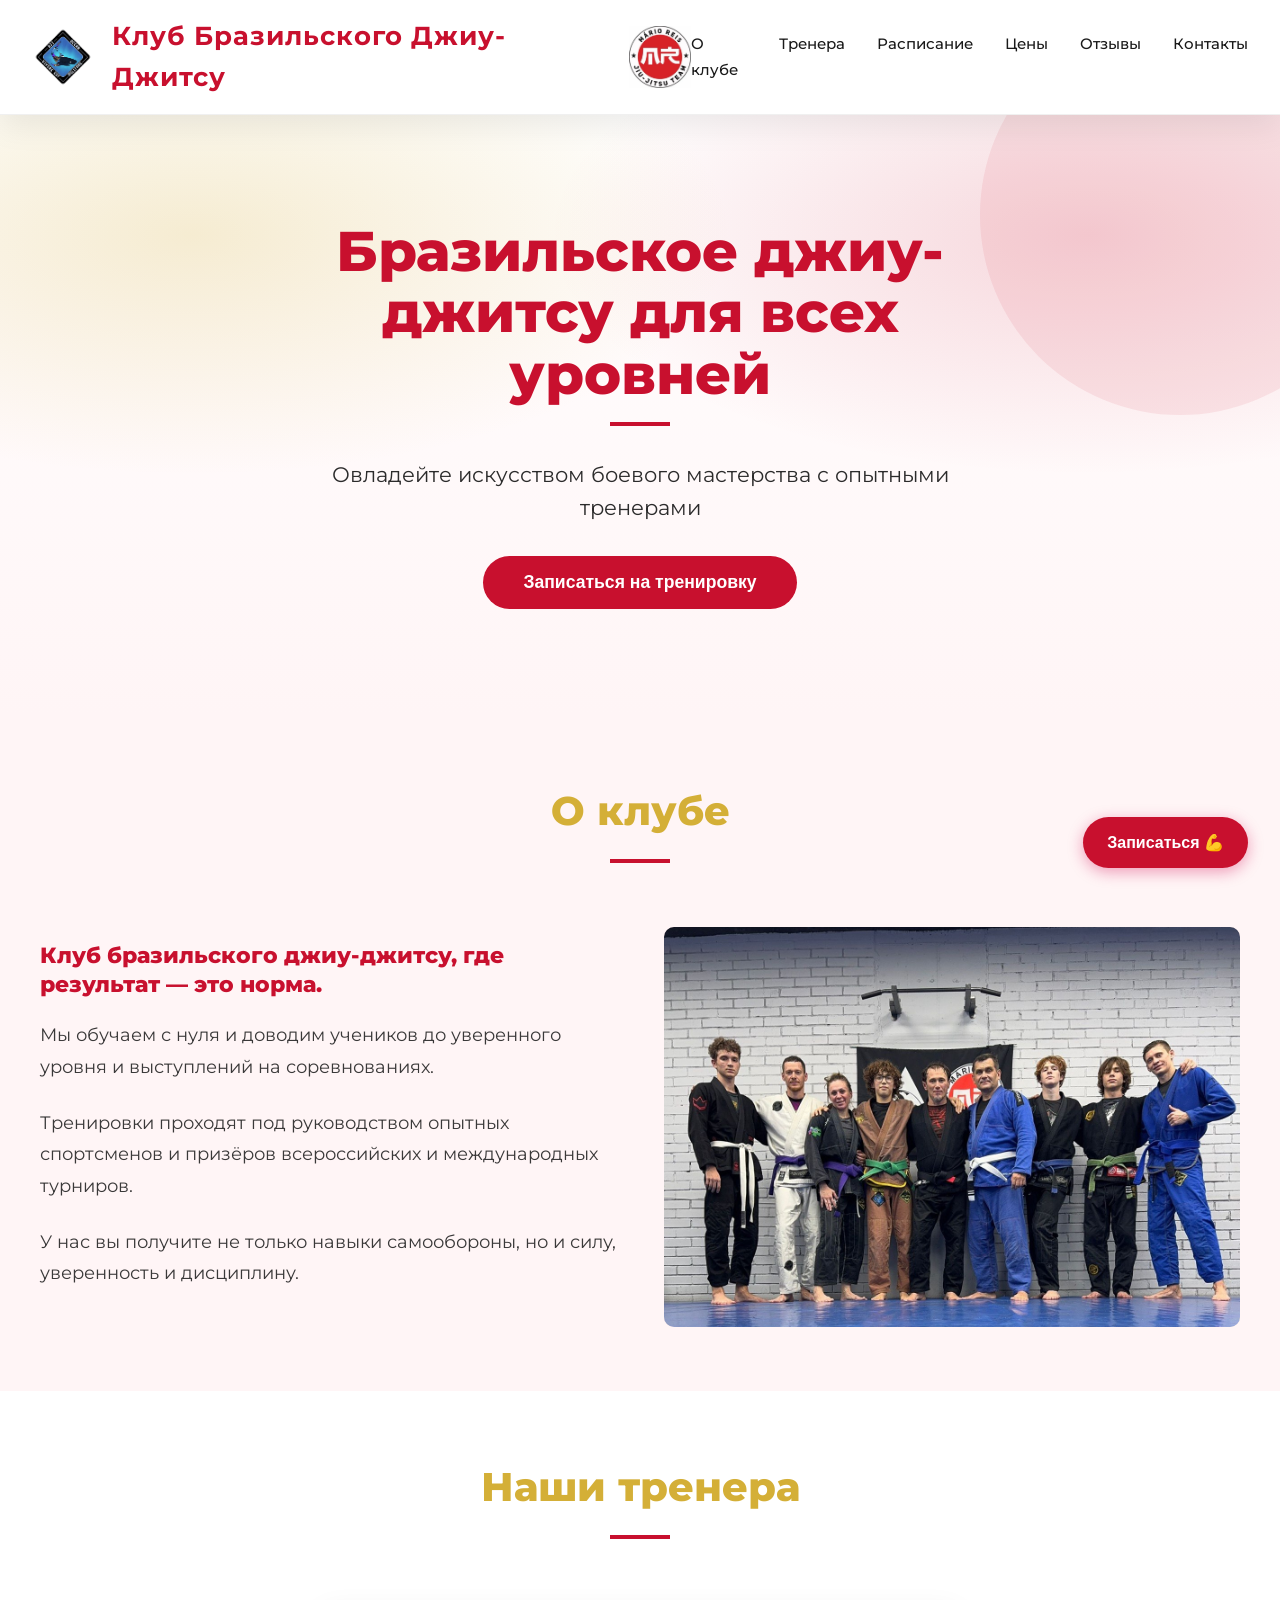
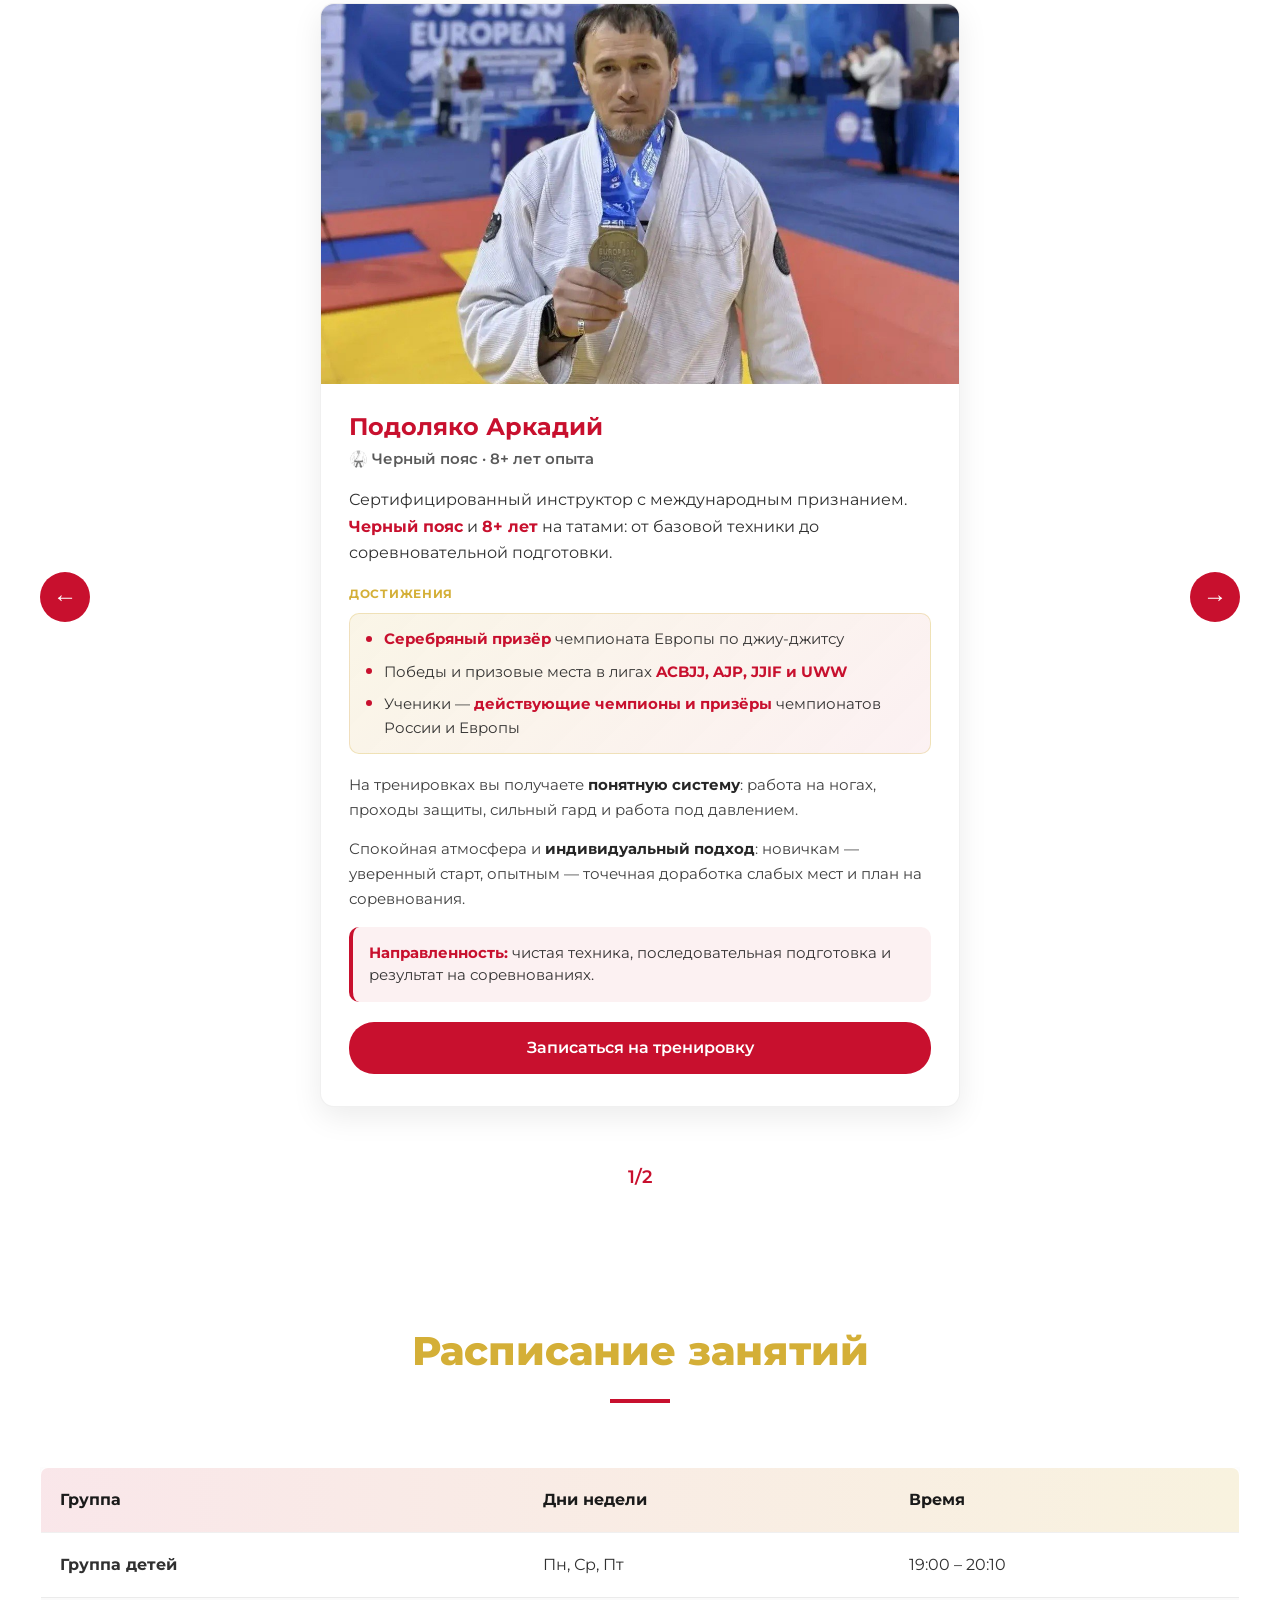
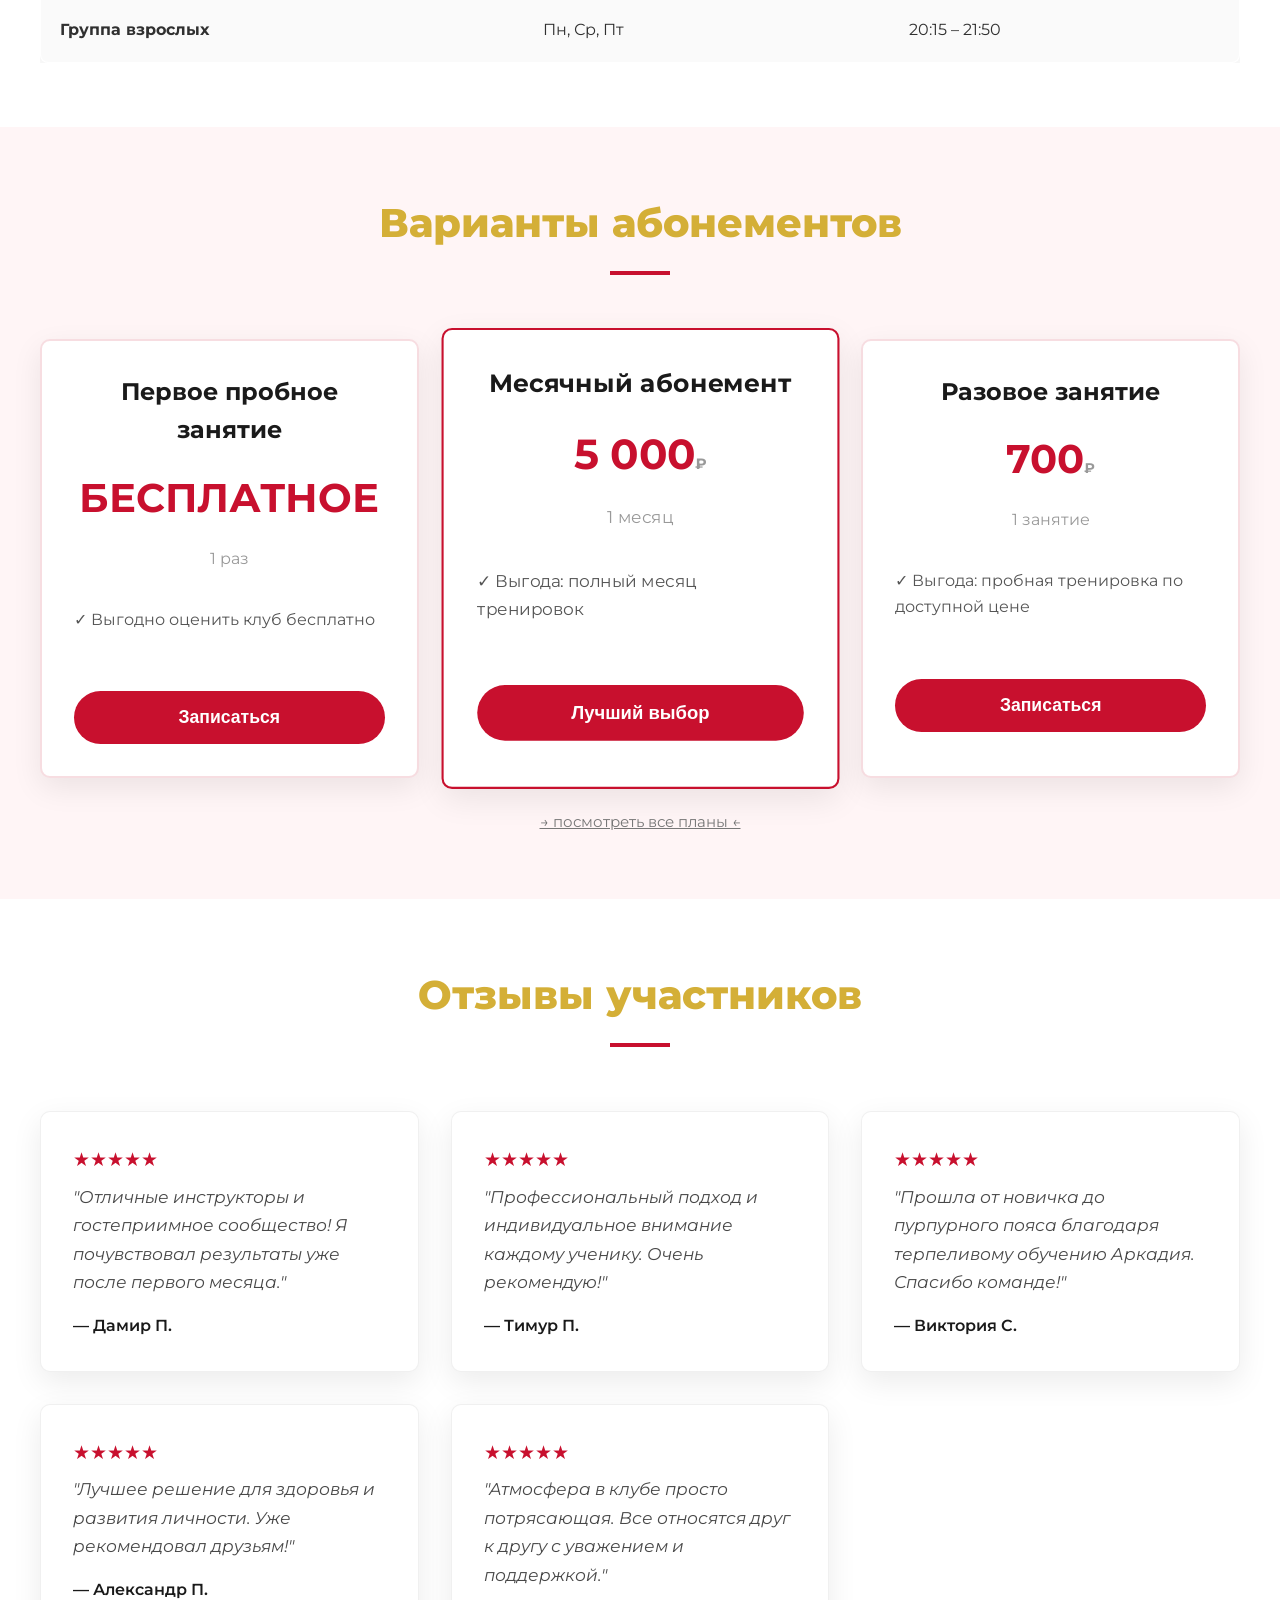
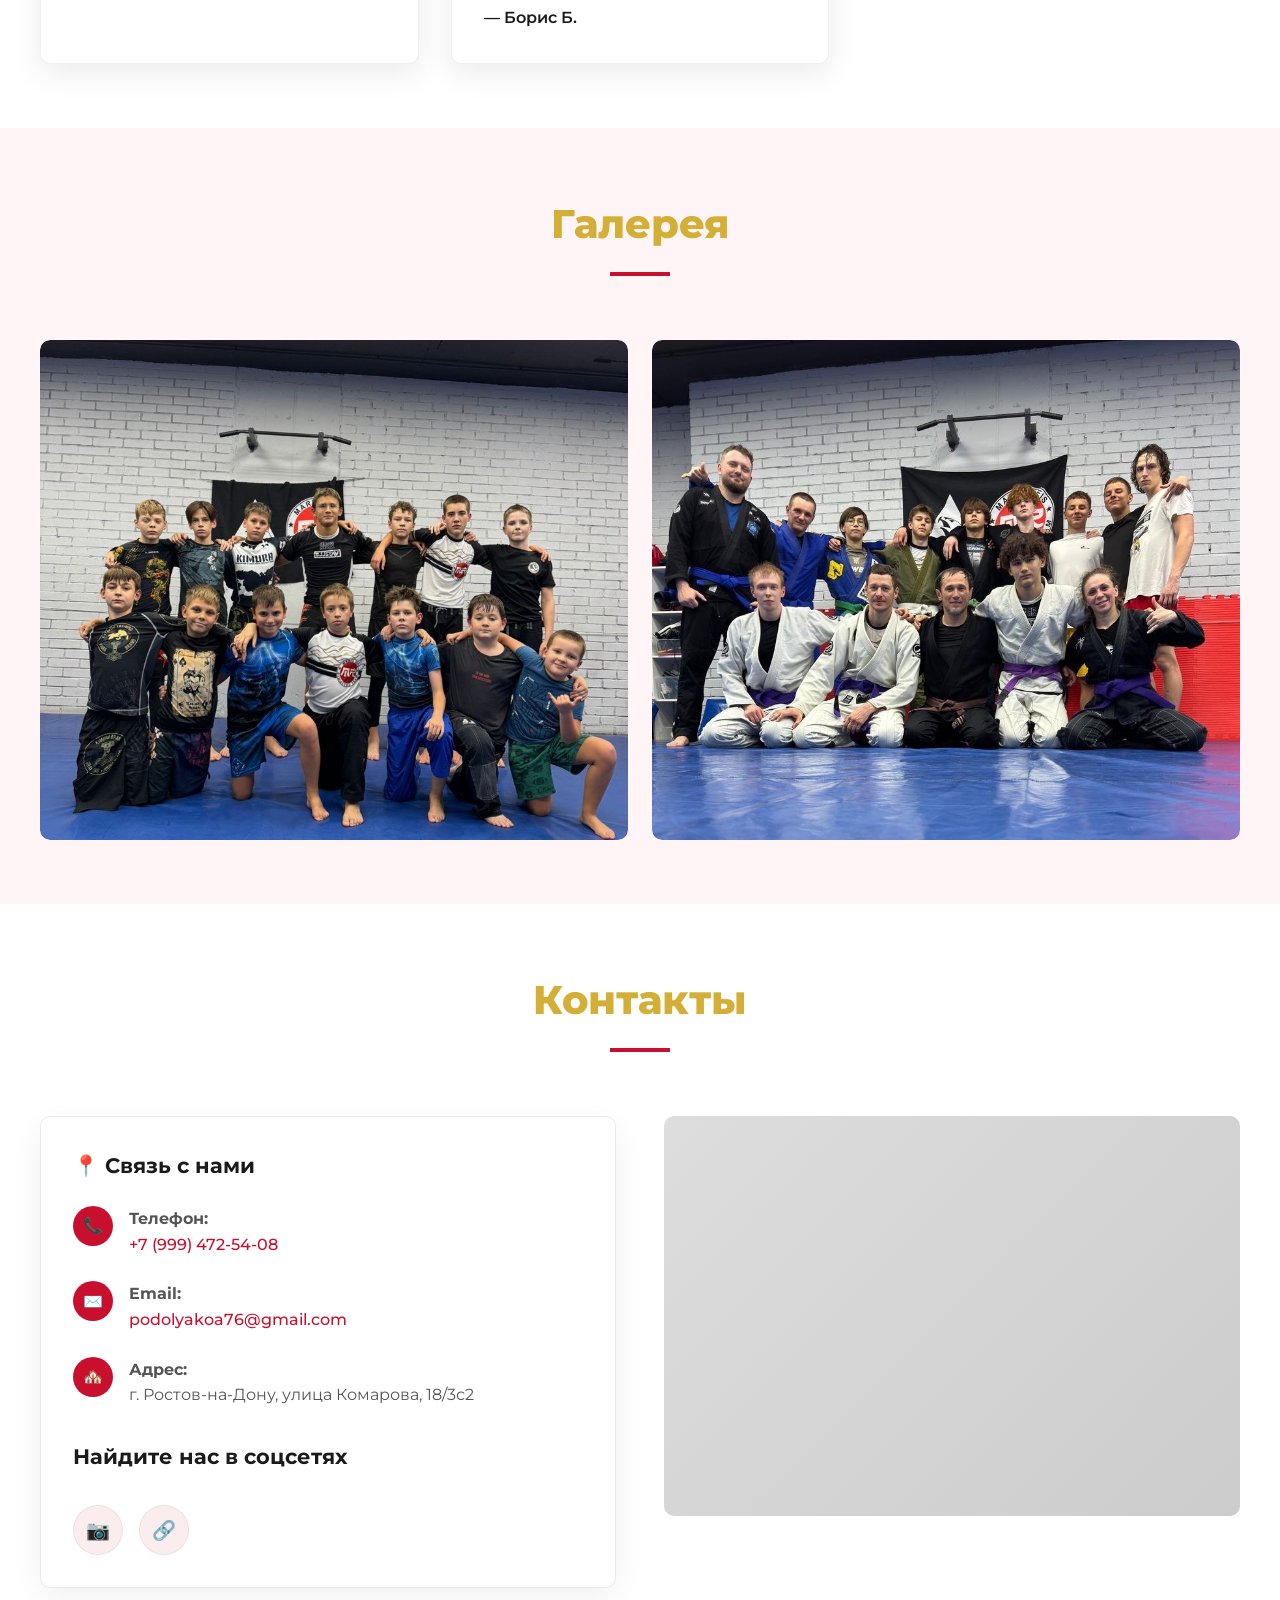
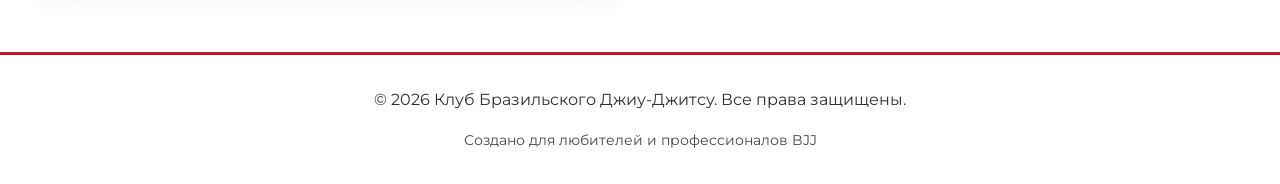
==== index.html @ 1afd2ca8 "Add files via upload" ====
<!DOCTYPE html>
<html lang="ru">
<head>
    <meta charset="UTF-8">
    <meta name="viewport" content="width=device-width, initial-scale=1.0">
    <title>Клуб Бразильского Джиу-Джитсу - Тренировки BJJ</title>
    <link rel="preconnect" href="https://fonts.googleapis.com">
    <link rel="preconnect" href="https://fonts.gstatic.com" crossorigin>
    <link href="https://fonts.googleapis.com/css2?family=Montserrat:wght@400;500;600;700;800&display=swap" rel="stylesheet">
    <link rel="stylesheet" href="style.css">
</head>
<body>
    <!-- Header -->
    <header>
        <div class="header-content">
            <div class="logo-row">
                <img src="images/logo1.jpg" alt="Логотип клуба слева" class="club-logo">
                <h1>Клуб Бразильского Джиу-Джитсу</h1>
                <img src="images/logo2.jpg" alt="Логотип клуба справа" class="club-logo">
            </div>
            <nav>
                <ul class="nav-menu">
                    <li><a href="#about">О клубе</a></li>
                    <li><a href="#coaches">Тренера</a></li>
                    <li><a href="#schedule">Расписание</a></li>
                    <li><a href="#pricing">Цены</a></li>
                    <li><a href="#reviews">Отзывы</a></li>
                    <li><a href="#contacts">Контакты</a></li>
                </ul>
            </nav>
            <button class="burger-button" id="burgerButton" type="button" aria-label="Открыть меню" aria-expanded="false" aria-controls="mobileMenu">
                <span class="burger-icon" aria-hidden="true">
                    <span></span>
                    <span></span>
                    <span></span>
                </span>
            </button>
        </div>
        <div class="mobile-menu-backdrop" id="mobileMenuBackdrop" aria-hidden="true"></div>
        <nav class="mobile-menu" id="mobileMenu" aria-label="Мобильная навигация">
            <ul>
                <li><a href="#about">О клубе</a></li>
                <li><a href="#coaches">Тренера</a></li>
                <li><a href="#schedule">Расписание</a></li>
                <li><a href="#pricing">Цены</a></li>
                <li><a href="#reviews">Отзывы</a></li>
                <li><a href="#contacts">Контакты</a></li>
            </ul>
        </nav>
    </header>

    <!-- Hero Section -->
    <section class="hero">
        <div class="hero-content">
            <h2>Бразильское джиу-джитсу для всех уровней</h2>
            <p>Овладейте искусством боевого мастерства с опытными тренерами</p>
            <button class="cta-button" onclick="document.querySelector('.contacts').scrollIntoView()">Записаться на тренировку</button>
        </div>
    </section>

    <!-- About Section -->
    <section class="about" id="about">
        <div class="container">
            <h2>О клубе</h2>
            <div class="about-grid">
                <div class="about-text">
                    <p><strong>Клуб бразильского джиу-джитсу, где результат — это норма.</strong></p>
                    <p>Мы обучаем с нуля и доводим учеников до уверенного уровня и выступлений на соревнованиях.</p>
                    <p>Тренировки проходят под руководством опытных спортсменов и призёров всероссийских и международных турниров.</p>
                    <p>У нас вы получите не только навыки самообороны, но и силу, уверенность и дисциплину.</p>
                </div>
                <div class="about-image">
                    <img src="images/main.jpg" alt="Тренировочный зал" style="width: 100%; height: 100%; object-fit: cover; border-radius: 10px;">
                </div>
            </div>
        </div>
    </section>

    <!-- Coach Section -->
    <section class="coach" style="background: white;" id="coaches">
        <div class="container coaches-section">
            <h2>Наши тренера</h2>
            <div class="coaches-carousel">
                <button class="carousel-arrow left" onclick="scrollCoaches(-1)">←</button>
                
                <div class="coaches-slider" id="coachesSlider">
                    <div class="coach-main" id="coachMainContainer">
                        <!-- Основной тренер будет отображаться здесь -->
                    </div>
                    <div class="coach-counter" id="coachCounter">1/2</div>
                </div>

                <button class="carousel-arrow right" onclick="scrollCoaches(1)">→</button>
            </div>
        </div>
    </section>

    <!-- Schedule Section -->
    <section class="schedule" id="schedule">
        <div class="container">
            <h2>Расписание занятий</h2>
            <div class="schedule-scroll">
            <table class="schedule-table">
                <thead>
                    <tr>
                        <th>Группа</th>
                        <th>Дни недели</th>
                        <th>Время</th>
                    </tr>
                </thead>
                <tbody>
                    <tr>
                        <td><strong>Группа детей</strong></td>
                        <td>Пн, Ср, Пт</td>
                        <td>19:00 – 20:10</td>
                    </tr>
                    <tr>
                        <td><strong>Группа взрослых</strong></td>
                        <td>Пн, Ср, Пт</td>
                        <td>20:15 – 21:50</td>
                    </tr>
                </tbody>
            </table>
            </div>
        </div>
    </section>

    <!-- Pricing Section -->
    <section class="pricing" id="pricing">
        <div class="container">
            <h2>Варианты абонементов</h2>
            <div class="pricing-grid">
                <div class="pricing-card">
                    <h3>Первое пробное занятие</h3>
                    <div class="price">БЕСПЛАТНОЕ<span class="price-period"></span></div>
                    <p style="color: #999; margin-bottom: 1rem;">1 раз</p>
                    <ul>
                        <li>✓ Выгодно оценить клуб бесплатно</li>
                    </ul>
                    <button class="cta-button">Записаться</button>
                </div>

                <div class="pricing-card featured">
                    <h3>Месячный абонемент</h3>
                    <div class="price">5 000<span class="price-period">₽</span></div>
                    <p style="color: #999; margin-bottom: 1rem;">1 месяц</p>
                    <ul>
                        <li>✓ Выгода: полный месяц тренировок</li>
                    </ul>
                    <button class="cta-button">Лучший выбор</button>
                </div>

                <div class="pricing-card">
                    <h3>Разовое занятие</h3>
                    <div class="price">700<span class="price-period">₽</span></div>
                    <p style="color: #999; margin-bottom: 1rem;">1 занятие</p>
                    <ul>
                        <li>✓ Выгода: пробная тренировка по доступной цене</li>
                    </ul>
                    <button class="cta-button" onclick="document.querySelector('.contacts').scrollIntoView()">Записаться</button>
                </div>
            </div>
            <div style="text-align: center; margin-top: 2rem;">
                <p style="color: #999; font-size: 0.95rem; cursor: pointer;" onclick="toggleExtendedPlans()">
                    <span style="text-decoration: underline; color: #777;">→ посмотреть все планы ←</span>
                </p>
            </div>
        </div>
    </section>

    <!-- Reviews Section -->
    <section class="reviews" id="reviews">
        <div class="container">
            <h2>Отзывы участников</h2>
            <div class="reviews-grid">
                <div class="review-card">
                    <div class="review-rating">★★★★★</div>
                    <p class="review-text">"Отличные инструкторы и гостеприимное сообщество! Я почувствовал результаты уже после первого месяца."</p>
                    <p class="review-author">— Дамир П.</p>
                </div>

                <div class="review-card">
                    <div class="review-rating">★★★★★</div>
                    <p class="review-text">"Профессиональный подход и индивидуальное внимание каждому ученику. Очень рекомендую!"</p>
                    <p class="review-author">— Тимур П.</p>
                </div>

                <div class="review-card">
                    <div class="review-rating">★★★★★</div>
                    <p class="review-text">"Прошла от новичка до пурпурного пояса благодаря терпеливому обучению Аркадия. Спасибо команде!"</p>
                    <p class="review-author">— Виктория С.</p>
                </div>

                <div class="review-card">
                    <div class="review-rating">★★★★★</div>
                    <p class="review-text">"Лучшее решение для здоровья и развития личности. Уже рекомендовал друзьям!"</p>
                    <p class="review-author">— Александр П.</p>
                </div>

                <div class="review-card">
                    <div class="review-rating">★★★★★</div>
                    <p class="review-text">"Атмосфера в клубе просто потрясающая. Все относятся друг к другу с уважением и поддержкой."</p>
                    <p class="review-author">— Борис Б.</p>
                </div>
            </div>
        </div>
    </section>

    <!-- Gallery Section -->
    <section class="gallery">
        <div class="container">
            <h2>Галерея</h2>
            <div class="gallery-grid">
                <div class="gallery-image"><img src="images/photo1.jpg" alt="Тренировка 1" style="width:100%; height:100%; object-fit:cover; border-radius:10px;"></div>
                <div class="gallery-image"><img src="images/photo2.jpg" alt="Тренировка 2" style="width:100%; height:100%; object-fit:cover; border-radius:10px;"></div>
            </div>
        </div>
    </section>

    <!-- Contacts Section -->
    <section class="contacts" id="contacts">
        <div class="container">
            <h2>Контакты</h2>
            <div class="contacts-grid">
                <div class="contact-info">
                    <h3>📍 Связь с нами</h3>
                    
                    <div class="contact-item">
                        <div class="contact-icon">📞</div>
                        <p><strong>Телефон:</strong><br><a href="tel:+79994725408">+7 (999) 472-54-08</a></p>
                    </div>

                    <div class="contact-item">
                        <div class="contact-icon">✉️</div>
                        <p><strong>Email:</strong><br><a href="mailto:podolyakoa76@gmail.com">podolyakoa76@gmail.com</a></p>
                    </div>

                    <div class="contact-item">
                        <div class="contact-icon">🏘️</div>
                        <p><strong>Адрес:</strong><br>г. Ростов-на-Дону, улица Комарова, 18/3с2</p>
                    </div>

                    <h3 style="margin-top: 2rem;">Найдите нас в соцсетях</h3>
                    <div class="social-links">
                        <a href="https://www.instagram.com/podolyakoas/" class="social-link" title="Instagram">📷</a>
                        <a href="https://vk.com/id91910624" class="social-link" title="VK">🔗</a>
                        <!-- <a href="#" class="social-link" title="WhatsApp">💬</a> -->
                    </div>
                </div>

                <div class="map-placeholder">
                    <iframe src="https://yandex.ru/map-widget/v1/-/CPbWUDj5" width="100%" height="340" frameborder="0" allowfullscreen="true" style="border:0;"></iframe>
                </div>
            </div>
        </div>
    </section>

    <!-- Footer -->
    <footer>
        <p>&copy; 2026 Клуб Бразильского Джиу-Джитсу. Все права защищены.</p>
        <p style="margin-top: 1rem; font-size: 0.9rem; opacity: 0.8;">Создано для любителей и профессионалов BJJ</p>
    </footer>

    <!-- Extended Plans Modal -->
    <div class="modal" id="extendedPlansModal">
        <div class="modal-content">
            <span class="close-modal" onclick="toggleExtendedPlans()">&times;</span>
            <h2>Расширенные Планы Абонементов</h2>
            <div class="extended-plans-grid">
                <div class="extended-plan-card">
                    <h3>КВАРТАЛЬНЫЙ Абонемент</h3>
                    <div class="plan-price">13 500<span>₽</span></div>
                    <p style="color: #999; margin-bottom: 1rem;">3 месяца</p>
                    <ul>
                        <li>✓ Выгода: 10% дешевле чем помесячно</li>
                    </ul>
                    <button class="cta-button" onclick="document.querySelector('.contacts').scrollIntoView(); toggleExtendedPlans();">Записаться</button>
                </div>

                <div class="extended-plan-card featured">
                    <div class="badge">ЛКШ экономия</div>
                    <h3>ГОДОВОЙ Абонемент</h3>
                    <div class="plan-price">50 000<span>₽</span></div>
                    <p style="color: #999; margin-bottom: 1rem;">12 месяцев</p>
                    <ul>
                        <li>✓ Выгода: 25% дешевле чем помесячно</li>
                    </ul>
                    <button class="cta-button" onclick="document.querySelector('.contacts').scrollIntoView(); toggleExtendedPlans();">Выбрать этот</button>
                </div>

                <div class="extended-plan-card">
                    <h3>ПЕРСОНАЛЬНЫЕ Тренировки</h3>
                    <div class="plan-price"><span>от </span>1 000<span>₽</span></div>
                    <p style="color: #999; margin-bottom: 1rem;">Кол-во занятий уточнять у тренера</p>
                    <ul>
                        <li>✓ Индивидуальный подход</li>
                        <li>✓ Ссылки на инструкторов находятся во вкладке "Тренера"</li>
                    </ul>
                    <button class="cta-button" onclick="document.querySelector('.contacts').scrollIntoView(); toggleExtendedPlans();">Записаться</button>
                </div>
            </div>
        </div>
    </div>

    <script src="script.js" defer></script>

    <!-- Fixed CTA Button -->
    <button class="cta-button-fixed" onclick="document.querySelector('.contacts').scrollIntoView()">Записаться 💪</button>
</body>
</html>
---- style.css ----
* {
    margin: 0;
    padding: 0;
    box-sizing: border-box;
}

:root {
    /* Light theme: white + red + gold */
    --primary: #ffffff;
    --secondary: #c8102e; /* red */
    --accent: #d4af37; /* gold */
    --light-bg: #fff5f6; /* warm light */
    --text: #1a1a1a;
    --border: #eadfe0;
}

html {
    scroll-behavior: smooth;
}

body {
    font-family: 'Montserrat', -apple-system, BlinkMacSystemFont, 'Segoe UI', Roboto, Oxygen, Ubuntu, Cantarell, sans-serif;
    line-height: 1.6;
    color: var(--text);
    background: linear-gradient(180deg, #ffffff 0%, #fff6f7 100%);
    overflow-x: hidden;
}

/* Header / Navigation */
header {
    background: #ffffff;
    color: var(--text);
    padding: 0;
    position: sticky;
    top: 0;
    z-index: 100;
    box-shadow: 0 10px 30px rgba(0,0,0,0.08);
    border-bottom: 1px solid rgba(0,0,0,0.06);
}

.header-content {
    display: flex;
    justify-content: space-between;
    align-items: center;
    padding: 1rem 2rem;
}

.logo-row {
    display: flex;
    align-items: center;
    gap: 18px;
}

.club-logo {
    width: 62px;
    height: 62px;
    object-fit: contain;
    background: transparent;
    border-radius: 0;
    padding: 0;
}

header h1 {
    font-size: 1.6rem;
    font-weight: 700;
    letter-spacing: 1px;
    margin: 0;
    color: var(--secondary);
}

.nav-menu {
    display: flex;
    list-style: none;
    gap: 2rem;
    margin: 0;
    padding: 0;
}

.nav-menu a {
    color: var(--text);
    text-decoration: none;
    font-weight: 500;
    transition: color 0.3s ease;
    font-size: 0.95rem;
}

.nav-menu a:hover {
    color: var(--secondary);
}

/* Mobile navigation */
.burger-button {
    display: none;
    align-items: center;
    justify-content: center;
    width: 44px;
    height: 44px;
    border: 1px solid rgba(200, 16, 46, 0.22);
    background: rgba(200, 16, 46, 0.06);
    border-radius: 12px;
    cursor: pointer;
    transition: background 0.2s ease, border-color 0.2s ease, transform 0.2s ease;
}

.burger-button:hover {
    background: rgba(200, 16, 46, 0.1);
    border-color: rgba(200, 16, 46, 0.45);
    transform: translateY(-1px);
}

.burger-icon {
    width: 20px;
    height: 14px;
    position: relative;
}

.burger-icon span {
    position: absolute;
    left: 0;
    width: 100%;
    height: 2px;
    background: var(--secondary);
    border-radius: 999px;
    transition: transform 0.2s ease, opacity 0.2s ease, top 0.2s ease;
}

.burger-icon span:nth-child(1) { top: 0; }
.burger-icon span:nth-child(2) { top: 6px; }
.burger-icon span:nth-child(3) { top: 12px; }

body.menu-open .burger-icon span:nth-child(1) { top: 6px; transform: rotate(45deg); }
body.menu-open .burger-icon span:nth-child(2) { opacity: 0; }
body.menu-open .burger-icon span:nth-child(3) { top: 6px; transform: rotate(-45deg); }

.mobile-menu-backdrop {
    position: fixed;
    inset: 0;
    background: rgba(0, 0, 0, 0.55);
    opacity: 0;
    pointer-events: none;
    transition: opacity 0.2s ease;
    z-index: 999;
}

.mobile-menu {
    position: fixed;
    top: 0;
    right: 0;
    height: 100vh;
    width: min(84vw, 360px);
    background: rgba(255, 255, 255, 0.98);
    border-left: 1px solid rgba(0, 0, 0, 0.08);
    padding: 84px 20px 24px;
    transform: translateX(100%);
    transition: transform 0.25s ease;
    z-index: 1000;
    overflow-y: auto;
    -webkit-overflow-scrolling: touch;
}

.mobile-menu ul {
    list-style: none;
    margin: 0;
    padding: 0;
    display: flex;
    flex-direction: column;
    gap: 12px;
}

.mobile-menu a {
    display: block;
    padding: 12px 14px;
    border-radius: 12px;
    color: var(--text);
    text-decoration: none;
    font-weight: 600;
    background: rgba(200, 16, 46, 0.05);
    border: 1px solid rgba(0, 0, 0, 0.06);
    transition: background 0.2s ease, border-color 0.2s ease, color 0.2s ease;
}

.mobile-menu a:hover {
    background: rgba(200, 16, 46, 0.12);
    border-color: rgba(200, 16, 46, 0.25);
    color: var(--secondary);
}

body.menu-open .mobile-menu-backdrop {
    opacity: 1;
    pointer-events: auto;
}

body.menu-open .mobile-menu {
    transform: translateX(0);
}

/* Fixed CTA Button */
.cta-button-fixed {
    position: fixed;
    bottom: 2rem;
    right: 2rem;
    background: var(--secondary);
    color: white;
    padding: 1rem 1.5rem;
    border: none;
    border-radius: 50px;
    font-size: 1rem;
    font-weight: 600;
    cursor: pointer;
    box-shadow: 0 4px 15px rgba(212, 20, 90, 0.4);
    transition: all 0.3s ease;
    z-index: 99;
}

.cta-button-fixed:hover {
    background: #b8103a;
    transform: translateY(-3px);
    box-shadow: 0 6px 20px rgba(212, 20, 90, 0.5);
}

/* Hero Section */
.hero {
    background: radial-gradient(900px 400px at 15% 20%, rgba(212, 175, 55, 0.22) 0%, rgba(212, 175, 55, 0) 60%),
                radial-gradient(900px 400px at 85% 20%, rgba(200, 16, 46, 0.16) 0%, rgba(200, 16, 46, 0) 60%),
                linear-gradient(180deg, #ffffff 0%, #fff5f6 100%);
    color: var(--text);
    padding: 6rem 2rem;
    text-align: center;
    min-height: 600px;
    display: flex;
    align-items: center;
    justify-content: center;
    position: relative;
    overflow: hidden;
}

.hero::before {
    content: '';
    position: absolute;
    width: 400px;
    height: 400px;
    background: var(--secondary);
    opacity: 0.08;
    border-radius: 50%;
    top: -100px;
    right: -100px;
}

.hero-content {
    position: relative;
    z-index: 1;
    max-width: 700px;
}

.hero h2 {
    font-size: 3.5rem;
    margin-bottom: 1rem;
    font-weight: 800;
    line-height: 1.1;
    color: var(--secondary);
}

.hero p {
    font-size: 1.3rem;
    margin-bottom: 2rem;
    opacity: 0.92;
}

.cta-button {
    display: inline-block;
    background: var(--secondary);
    color: white;
    padding: 1rem 2.5rem;
    border: none;
    border-radius: 50px;
    font-size: 1.1rem;
    font-weight: 600;
    cursor: pointer;
    transition: all 0.3s ease;
    text-decoration: none;
}

.cta-button:hover {
    background: #b8103a;
    transform: translateY(-2px);
    box-shadow: 0 8px 25px rgba(212, 20, 90, 0.4);
}

/* Sections */
section {
    padding: 4rem 2rem;
}

/* Fade-in on scroll */
.reveal {
    opacity: 0;
    transform: translateY(18px);
    transition: opacity 700ms ease, transform 700ms ease;
    will-change: opacity, transform;
}

.reveal.is-visible {
    opacity: 1;
    transform: translateY(0);
}

@media (prefers-reduced-motion: reduce) {
    .reveal {
        transition: none;
        transform: none;
        opacity: 1;
    }
}

section h2 {
    font-size: 2.5rem;
    margin-bottom: 3rem;
    text-align: center;
    color: var(--accent);
    font-weight: 800;
    position: relative;
    padding-bottom: 1rem;
}

section h2::after {
    content: '';
    display: block;
    width: 60px;
    height: 4px;
    background: var(--secondary);
    margin: 1rem auto 0;
}

.container {
    max-width: 1200px;
    margin: 0 auto;
    width: 100%;
    padding-left: 0;
    padding-right: 0;
}

img {
    max-width: 100%;
    height: auto;
}

/* About Section */
.about {
    background: var(--light-bg);
}

.about-grid {
    display: grid;
    grid-template-columns: 1fr 1fr;
    gap: 3rem;
    align-items: center;
}

.about-text p:first-child {
    font-size: 1.35rem;
    line-height: 1.35;
    margin-bottom: 1.25rem;
}

.about-text p:first-child strong {
    color: var(--secondary);
    font-weight: 800;
}

.about-text p {
    font-size: 1.1rem;
    line-height: 1.8;
    color: rgba(26, 26, 26, 0.86);
    margin-bottom: 1.5rem;
}

.about-image {
    width: 100%;
    height: 400px;
    background: linear-gradient(135deg, rgba(200, 16, 46, 0.12) 0%, rgba(212, 175, 55, 0.18) 100%);
    border-radius: 10px;
    display: flex;
    align-items: center;
    justify-content: center;
    color: var(--text);
    font-size: 1.2rem;
    font-weight: 500;
}

/* Coach Section */
.coaches-section {
    position: relative;
}

.coaches-carousel {
    position: relative;
    display: flex;
    align-items: center;
    justify-content: space-between;
    gap: 2rem;
    margin-top: 3rem;
}

.carousel-arrow {
    background: var(--secondary);
    color: white;
    border: none;
    width: 50px;
    height: 50px;
    border-radius: 50%;
    font-size: 1.5rem;
    cursor: pointer;
    transition: all 0.3s ease;
    z-index: 10;
    flex-shrink: 0;
}

.carousel-arrow:hover {
    background: #b8103a;
    transform: scale(1.1);
}

.coaches-slider {
    display: flex;
    flex-direction: column;
    gap: 2rem;
    flex: 1;
    align-items: center;
    justify-content: center;
}

.coach-main {
    flex: 0 0 auto;
    width: 100%;
    max-width: 640px;
    transition: all 0.4s ease;
}

.coach-card {
    background: #ffffff;
    border-radius: 14px;
    overflow: hidden;
    box-shadow: 0 10px 30px rgba(0,0,0,0.08);
    transition: all 0.3s ease;
    display: flex;
    flex-direction: column;
    height: 100%;
    border: 1px solid rgba(0,0,0,0.06);
}

.coach-card:hover {
    box-shadow: 0 8px 25px rgba(0,0,0,0.15);
}

.coach-image {
    width: 100%;
    height: min(52vw, 380px);
    max-height: 400px;
    background: linear-gradient(135deg, #f8f9fa 0%, #e9ecef 100%);
    display: flex;
    align-items: center;
    justify-content: center;
    color: #999;
    font-size: 1.2rem;
    overflow: hidden;
}

.coach-image img {
    width: 100%;
    height: 100%;
    object-fit: cover;
}

.coach-info {
    padding: 1.75rem 1.75rem 2rem;
    flex: 1;
    display: flex;
    flex-direction: column;
    gap: 0;
}

.coach-info h3 {
    font-size: 1.5rem;
    margin: 0 0 0.35rem;
    color: var(--secondary);
    line-height: 1.25;
}

.coach-rank {
    color: rgba(26, 26, 26, 0.72);
    font-weight: 600;
    font-size: 0.95rem;
    margin: 0 0 1.1rem;
    line-height: 1.45;
}

.coach-lead {
    font-size: 1rem;
    line-height: 1.65;
    color: rgba(26, 26, 26, 0.9);
    margin: 0 0 1.1rem;
}

.coach-lead strong {
    color: var(--secondary);
    font-weight: 700;
}

.coach-achievements-title {
    font-size: 0.75rem;
    font-weight: 700;
    letter-spacing: 0.06em;
    text-transform: uppercase;
    color: var(--accent);
    margin: 0 0 0.6rem;
}

.coach-achievements {
    list-style: none;
    margin: 0 0 1.15rem;
    padding: 0.85rem 1rem;
    background: linear-gradient(135deg, rgba(212, 175, 55, 0.12) 0%, rgba(200, 16, 46, 0.06) 100%);
    border-radius: 10px;
    border: 1px solid rgba(212, 175, 55, 0.28);
}

.coach-achievements li {
    position: relative;
    padding-left: 1.15rem;
    margin-bottom: 0.55rem;
    font-size: 0.95rem;
    line-height: 1.55;
    color: rgba(26, 26, 26, 0.88);
}

.coach-achievements li:last-child {
    margin-bottom: 0;
}

.coach-achievements li::before {
    content: '';
    position: absolute;
    left: 0;
    top: 0.55em;
    width: 6px;
    height: 6px;
    border-radius: 50%;
    background: var(--secondary);
}

.coach-achievements strong {
    color: var(--secondary);
    font-weight: 700;
}

.coach-text {
    font-size: 0.95rem;
    line-height: 1.65;
    color: rgba(26, 26, 26, 0.84);
    margin: 0 0 0.85rem;
}

.coach-text:last-of-type {
    margin-bottom: 0;
}

.coach-text strong {
    color: rgba(26, 26, 26, 0.95);
    font-weight: 700;
}

.coach-focus {
    margin-top: 1rem;
    padding: 0.9rem 1rem;
    border-radius: 10px;
    border-left: 4px solid var(--secondary);
    background: rgba(200, 16, 46, 0.06);
    font-size: 0.92rem;
    line-height: 1.55;
    color: rgba(26, 26, 26, 0.88);
}

.coach-focus strong {
    color: var(--secondary);
    font-weight: 700;
}

.coach-cta {
    background: var(--secondary);
    color: white;
    border: none;
    padding: 0.85rem 1.5rem;
    border-radius: 25px;
    font-weight: 600;
    cursor: pointer;
    width: 100%;
    transition: all 0.3s ease;
    margin-top: 1.25rem;
    display: block;
    text-decoration: none;
    text-align: center;
}

.coach-cta:hover {
    background: #b8103a;
    transform: translateY(-2px);
}

.coach-counter {
    text-align: center;
    color: var(--secondary);
    font-weight: 600;
    font-size: 1.1rem;
    margin-top: 1.5rem;
}

/* Modal Styles */
.modal {
    display: none;
    position: fixed;
    z-index: 1000;
    left: 0;
    top: 0;
    width: 100%;
    height: 100%;
    background-color: rgba(0,0,0,0.5);
    animation: fadeIn 0.3s ease;
}

@keyframes fadeIn {
    from { opacity: 0; }
    to { opacity: 1; }
}

.modal-content {
    background-color: white;
    margin: 10% auto;
    padding: 1.5rem;
    border-radius: 10px;
    width: 95%;
    max-width: 1200px;
    box-shadow: 0 8px 40px rgba(0,0,0,0.2);
    animation: slideIn 0.3s ease;
}

@keyframes slideIn {
    from {
        transform: translateY(-50px);
        opacity: 0;
    }
    to {
        transform: translateY(0);
        opacity: 1;
    }
}

.close-modal {
    color: #999;
    float: right;
    font-size: 2rem;
    font-weight: bold;
    cursor: pointer;
    transition: color 0.3s;
}

.close-modal:hover {
    color: var(--secondary);
}

.modal-content h2 {
    text-align: center;
    color: var(--text);
    margin-bottom: 1rem;
    font-size: 1.6rem;
}

.extended-plans-grid {
    display: flex;
    gap: 1rem;
    margin-top: 1rem;
    justify-content: center;
    flex-wrap: wrap;
}

.extended-plan-card {
    background: white;
    border: 2px solid #e9ecef;
    padding: 1.2rem;
    border-radius: 10px;
    transition: all 0.3s ease;
    position: relative;
    flex: 1;
    min-width: 280px;
    max-width: 320px;
}

.extended-plan-card:hover {
    transform: translateY(-5px);
    border-color: var(--secondary);
    box-shadow: 0 8px 30px rgba(212, 20, 90, 0.15);
}

.extended-plan-card.featured {
    border-color: var(--secondary);
    background: linear-gradient(135deg, rgba(212, 20, 90, 0.05) 0%, rgba(212, 20, 90, 0.02) 100%);
    box-shadow: 0 8px 30px rgba(212, 20, 90, 0.1);
}

.badge {
    position: absolute;
    top: -10px;
    right: 15px;
    background: var(--secondary);
    color: white;
    padding: 0.3rem 0.7rem;
    border-radius: 20px;
    font-size: 0.75rem;
    font-weight: 600;
}

.extended-plan-card h3 {
    color: var(--text);
    font-size: 1.2rem;
    margin-bottom: 0.6rem;
    margin-top: 0.3rem;
}

.plan-price {
    font-size: 1.8rem;
    color: var(--secondary);
    font-weight: 700;
    margin-bottom: 0.3rem;
}

.plan-price span {
    font-size: 1rem;
}

.extended-plan-card ul {
    list-style: none;
    margin: 1rem 0;
    text-align: left;
}

.extended-plan-card li {
    padding: 0.4rem 0;
    border-bottom: 1px solid #f0f0f0;
    color: #555;
    font-size: 0.85rem;
}

.extended-plan-card li:last-child {
    border-bottom: none;
}

.extended-plan-card .cta-button {
    margin-top: 0.8rem;
    padding: 0.6rem 1.2rem;
    font-size: 0.9rem;
}

/* Schedule Section */
.schedule {
    background: #ffffff;
}

.schedule-scroll {
    width: 100%;
    overflow-x: auto;
    -webkit-overflow-scrolling: touch;
    margin-top: 2rem;
    margin-left: 0;
    margin-right: 0;
}

.schedule-scroll .schedule-table {
    margin-top: 0;
}

.schedule-table {
    width: 100%;
    border-collapse: collapse;
    margin-top: 2rem;
    border: 1px solid rgba(0,0,0,0.08);
    border-radius: 8px;
    overflow: hidden;
    box-shadow: 0 10px 30px rgba(0,0,0,0.08);
}

.schedule-table thead {
    background: linear-gradient(90deg, rgba(200, 16, 46, 0.1) 0%, rgba(212, 175, 55, 0.16) 100%);
    color: var(--text);
}

.schedule-table th {
    padding: 1.2rem;
    text-align: left;
    font-weight: 700;
    color: var(--text);
}

.schedule-table td {
    padding: 1.2rem;
    border-top: 1px solid rgba(0,0,0,0.06);
    color: rgba(26, 26, 26, 0.9);
}

.schedule-table tbody tr:hover {
    background: rgba(200, 16, 46, 0.04);
}

.schedule-table tbody tr:nth-child(even) {
    background: rgba(0,0,0,0.02);
}

/* Pricing Section */
.pricing {
    background: var(--light-bg);
}

.pricing-grid {
    display: grid;
    grid-template-columns: repeat(auto-fit, minmax(300px, 1fr));
    gap: 2rem;
    margin-top: 2rem;
}

.pricing-card {
    background: #ffffff;
    padding: 2rem;
    border-radius: 10px;
    text-align: center;
    transition: all 0.3s ease;
    border: 2px solid rgba(200,16,46,0.14);
    box-shadow: 0 10px 30px rgba(0,0,0,0.08);
}

.pricing-card:hover {
    transform: translateY(-10px);
    border-color: var(--secondary);
    box-shadow: 0 10px 30px rgba(212, 20, 90, 0.15);
}

.pricing-card.featured {
    border-color: var(--secondary);
    transform: scale(1.05);
}

.pricing-card h3 {
    font-size: 1.5rem;
    margin-bottom: 1rem;
    color: var(--text);
}

.pricing-card .price {
    font-size: 2.5rem;
    color: var(--secondary);
    font-weight: 700;
    margin: 1rem 0;
}

.pricing-card .price-period {
    font-size: 0.9rem;
    color: #999;
}

.pricing-card ul {
    list-style: none;
    margin: 1.5rem 0;
    text-align: left;
}

.pricing-card li {
    padding: 0.7rem 0;
    border-bottom: 1px solid var(--border);
    color: #555;
}

.pricing-card li:last-child {
    border-bottom: none;
}

.pricing-card .cta-button {
    margin-top: 1.5rem;
    width: 100%;
    text-align: center;
}

/* Reviews Section */
.reviews {
    background: white;
}

.reviews-grid {
    display: grid;
    grid-template-columns: repeat(auto-fit, minmax(280px, 1fr));
    gap: 2rem;
    margin-top: 2rem;
}

.review-card {
    background: #ffffff;
    padding: 2rem;
    border-radius: 10px;
    box-shadow: 0 10px 30px rgba(0,0,0,0.08);
    transition: all 0.3s ease;
    border-left: 4px solid var(--secondary);
    border: 1px solid rgba(0,0,0,0.06);
}

.review-card:hover {
    transform: translateY(-5px);
    box-shadow: 0 8px 20px rgba(0,0,0,0.12);
}

.review-text {
    font-size: 1.05rem;
    font-style: italic;
    margin-bottom: 1rem;
    color: rgba(26, 26, 26, 0.8);
    line-height: 1.7;
}

.review-author {
    font-weight: 600;
    color: var(--text);
}

.review-rating {
    color: var(--secondary);
    margin-bottom: 0.5rem;
    font-size: 1.2rem;
}

/* Gallery Section */
.gallery {
    background: var(--light-bg);
}

.gallery-grid {
    display: grid;
    grid-template-columns: repeat(auto-fit, minmax(250px, 1fr));
    gap: 1.5rem;
    margin-top: 2rem;
}

.gallery-image {
    width: 100%;
    height: 500px;
    background: linear-gradient(135deg, #ddd 0%, #ccc 100%);
    border-radius: 10px;
    display: flex;
    align-items: center;
    justify-content: center;
    color: #999;
    font-size: 1rem;
    cursor: pointer;
    transition: all 0.3s ease;
    overflow: hidden;
}

.gallery-image:hover {
    transform: scale(1.05);
    box-shadow: 0 8px 20px rgba(0,0,0,0.15);
}

/* Contacts Section */
.contacts {
    background: white;
}

.contacts-grid {
    display: grid;
    grid-template-columns: 1fr 1fr;
    gap: 3rem;
    margin-top: 2rem;
}

.contact-info {
    background: #ffffff;
    padding: 2rem;
    border-radius: 10px;
    border: 1px solid rgba(0,0,0,0.08);
    box-shadow: 0 10px 30px rgba(0,0,0,0.06);
}

.contact-info h3 {
    font-size: 1.3rem;
    margin-bottom: 1.5rem;
    color: var(--text);
}

.contact-item {
    display: flex;
    align-items: flex-start;
    margin-bottom: 1.5rem;
}

.contact-icon {
    width: 40px;
    height: 40px;
    background: var(--secondary);
    border-radius: 50%;
    display: flex;
    align-items: center;
    justify-content: center;
    color: white;
    margin-right: 1rem;
    flex-shrink: 0;
    font-weight: bold;
}

.contact-item p {
    line-height: 1.6;
    color: #555;
}

.contact-item a {
    color: var(--secondary);
    text-decoration: none;
    font-weight: 500;
    transition: color 0.3s;
}

.contact-item a:hover {
    color: #b8103a;
}

.social-links {
    display: flex;
    gap: 1rem;
    margin-top: 2rem;
}

.social-link {
    width: 50px;
    height: 50px;
    background: rgba(200, 16, 46, 0.08);
    border-radius: 50%;
    display: flex;
    align-items: center;
    justify-content: center;
    color: var(--secondary);
    text-decoration: none;
    transition: all 0.3s;
    font-weight: bold;
    font-size: 1.2rem;
    border: 1px solid rgba(0,0,0,0.06);
}

.social-link:hover {
    background: var(--secondary);
    transform: translateY(-3px);
    color: #ffffff;
}

.map-placeholder {
    width: 100%;
    height: 400px;
    background: linear-gradient(135deg, #ddd 0%, #ccc 100%);
    border-radius: 10px;
    display: flex;
    align-items: center;
    justify-content: center;
    color: #999;
    font-size: 1.1rem;
    overflow: hidden;
}

.map-placeholder iframe {
    display: block;
    width: 100%;
    max-width: 100%;
    height: 340px;
    border: 0;
}

/* Footer */
footer {
    background: #ffffff;
    color: var(--text);
    text-align: center;
    padding: 2rem;
    border-top: 3px solid var(--secondary);
}

footer p {
    opacity: 0.9;
}

/* Responsive — tablets & phones (до 768px) */
@media (max-width: 768px) {
    body {
        font-size: 16px;
        line-height: 1.55;
        padding-bottom: calc(5rem + env(safe-area-inset-bottom, 0px));
    }

    .header-content {
        padding: 0.65rem 1rem;
        gap: 0.5rem;
        align-items: center;
    }

    .logo-row {
        gap: 0.5rem;
        flex: 1;
        min-width: 0;
    }

    .club-logo {
        width: 44px;
        height: 44px;
        flex-shrink: 0;
    }

    header h1 {
        font-size: clamp(0.9rem, 3.8vw, 1.15rem);
        letter-spacing: 0.02em;
        line-height: 1.25;
        word-wrap: break-word;
        hyphens: auto;
    }

    .burger-button {
        display: inline-flex;
        flex-shrink: 0;
    }

    .nav-menu {
        display: none;
    }

    .hero {
        min-height: unset;
        padding: clamp(2.5rem, 8vw, 3.5rem) 1rem;
    }

    .hero-content {
        max-width: 100%;
        padding: 0 0.25rem;
    }

    .hero h2 {
        font-size: clamp(1.5rem, 5.5vw, 1.9rem);
        line-height: 1.2;
        margin-bottom: 0.85rem;
    }

    .hero p {
        font-size: 1rem;
        line-height: 1.55;
        margin-bottom: 1.5rem;
    }

    .cta-button {
        display: inline-block;
        width: 100%;
        max-width: 100%;
        padding: 0.9rem 1.25rem;
        font-size: 1rem;
        min-height: 48px;
        box-sizing: border-box;
    }

    section {
        padding: 2.5rem 1rem;
    }

    section h2 {
        font-size: clamp(1.45rem, 4.5vw, 1.85rem);
        margin-bottom: 1.75rem;
        line-height: 1.25;
        padding-left: 0.25rem;
        padding-right: 0.25rem;
    }

    .about-grid {
        grid-template-columns: 1fr;
        gap: 1.5rem;
    }

    .about-text p:first-child {
        font-size: 1.12rem;
        line-height: 1.35;
    }

    .about-text p {
        font-size: 1rem;
        line-height: 1.65;
        margin-bottom: 1.1rem;
    }

    .about-image {
        height: min(52vw, 280px);
        min-height: 200px;
    }

    .coaches-carousel {
        gap: 0.4rem;
        margin-top: 2rem;
        align-items: stretch;
    }

    .coaches-slider {
        flex: 1 1 auto;
        min-width: 0;
        width: 100%;
    }

    .carousel-arrow {
        width: 40px;
        height: 40px;
        min-width: 40px;
        min-height: 40px;
        font-size: 1.2rem;
        align-self: center;
    }

    .coach-main {
        max-width: 100%;
    }

    .coach-image {
        height: min(58vw, 300px);
    }

    .coach-info {
        padding: 1.25rem 1rem 1.5rem;
    }

    .coach-info h3 {
        font-size: 1.3rem;
    }

    .coach-lead,
    .coach-text,
    .coach-achievements li {
        font-size: 0.95rem;
        line-height: 1.6;
    }

    .coach-achievements {
        padding: 0.75rem 0.85rem;
    }

    .coach-cta {
        min-height: 48px;
        padding-top: 0.9rem;
        padding-bottom: 0.9rem;
        display: flex;
        align-items: center;
        justify-content: center;
    }

    .schedule-scroll {
        margin-left: -0.25rem;
        margin-right: -0.25rem;
        padding-right: 0.25rem;
    }

    .schedule-table {
        min-width: 100%;
    }

    .schedule-table th,
    .schedule-table td {
        padding: 0.75rem 0.45rem;
        font-size: 0.9rem;
        line-height: 1.45;
        word-break: break-word;
        vertical-align: top;
    }

    .pricing-grid {
        grid-template-columns: 1fr;
        gap: 1.25rem;
    }

    .pricing-card {
        min-width: 0;
        padding: 1.5rem 1.15rem;
    }

    .pricing-card.featured {
        transform: none;
    }

    .pricing-card h3 {
        font-size: 1.25rem;
    }

    .pricing-card .price {
        font-size: 2rem;
    }

    .pricing-card .cta-button {
        min-height: 48px;
        padding-top: 0.85rem;
        padding-bottom: 0.85rem;
    }

    .reviews-grid {
        grid-template-columns: 1fr;
        gap: 1.25rem;
    }

    .review-card {
        padding: 1.35rem 1.1rem;
        min-width: 0;
    }

    .review-text {
        font-size: 1rem;
    }

    .gallery-grid {
        grid-template-columns: 1fr;
        gap: 1rem;
    }

    .gallery-image {
        height: min(52vw, 340px);
        min-height: 220px;
    }

    .contacts-grid {
        grid-template-columns: 1fr;
        gap: 1.5rem;
    }

    .contact-info {
        padding: 1.35rem 1.1rem;
        min-width: 0;
    }

    .contact-item p {
        overflow-wrap: anywhere;
        word-break: break-word;
    }

    .map-placeholder {
        height: auto;
        min-height: 280px;
    }

    .map-placeholder iframe {
        height: min(50vw, 320px);
        min-height: 260px;
    }

    .modal-content {
        width: 92%;
        max-width: 100%;
        margin: 8vh auto;
        padding: 1.25rem 1rem;
        max-height: min(88vh, 900px);
        overflow-y: auto;
        -webkit-overflow-scrolling: touch;
    }

    .modal-content h2 {
        font-size: 1.35rem;
        line-height: 1.3;
        padding: 0 0.25rem;
    }

    .extended-plans-grid {
        flex-direction: column;
        align-items: stretch;
    }

    .extended-plan-card {
        min-width: 0;
        max-width: 100%;
        width: 100%;
    }

    .extended-plan-card .cta-button {
        min-height: 48px;
        width: 100%;
    }

    .cta-button-fixed {
        bottom: max(0.75rem, env(safe-area-inset-bottom, 0.75rem));
        right: max(0.75rem, env(safe-area-inset-right, 0.75rem));
        left: auto;
        padding: 0.8rem 1.1rem;
        font-size: 0.95rem;
        min-height: 48px;
        max-width: calc(100vw - 1.5rem);
        box-sizing: border-box;
    }

    footer {
        padding: 1.5rem 1rem;
    }

    footer p {
        font-size: 0.95rem;
        line-height: 1.5;
    }
}

@media (max-width: 480px) {
    header h1 {
        font-size: 1.05rem;
    }

    .hero {
        padding: 2.25rem 0.85rem;
    }

    .hero h2 {
        font-size: clamp(1.35rem, 6vw, 1.65rem);
    }

    section h2 {
        font-size: 1.45rem;
    }

    .modal-content {
        width: 94%;
        margin: 6vh auto;
        padding: 1rem 0.85rem;
    }
}
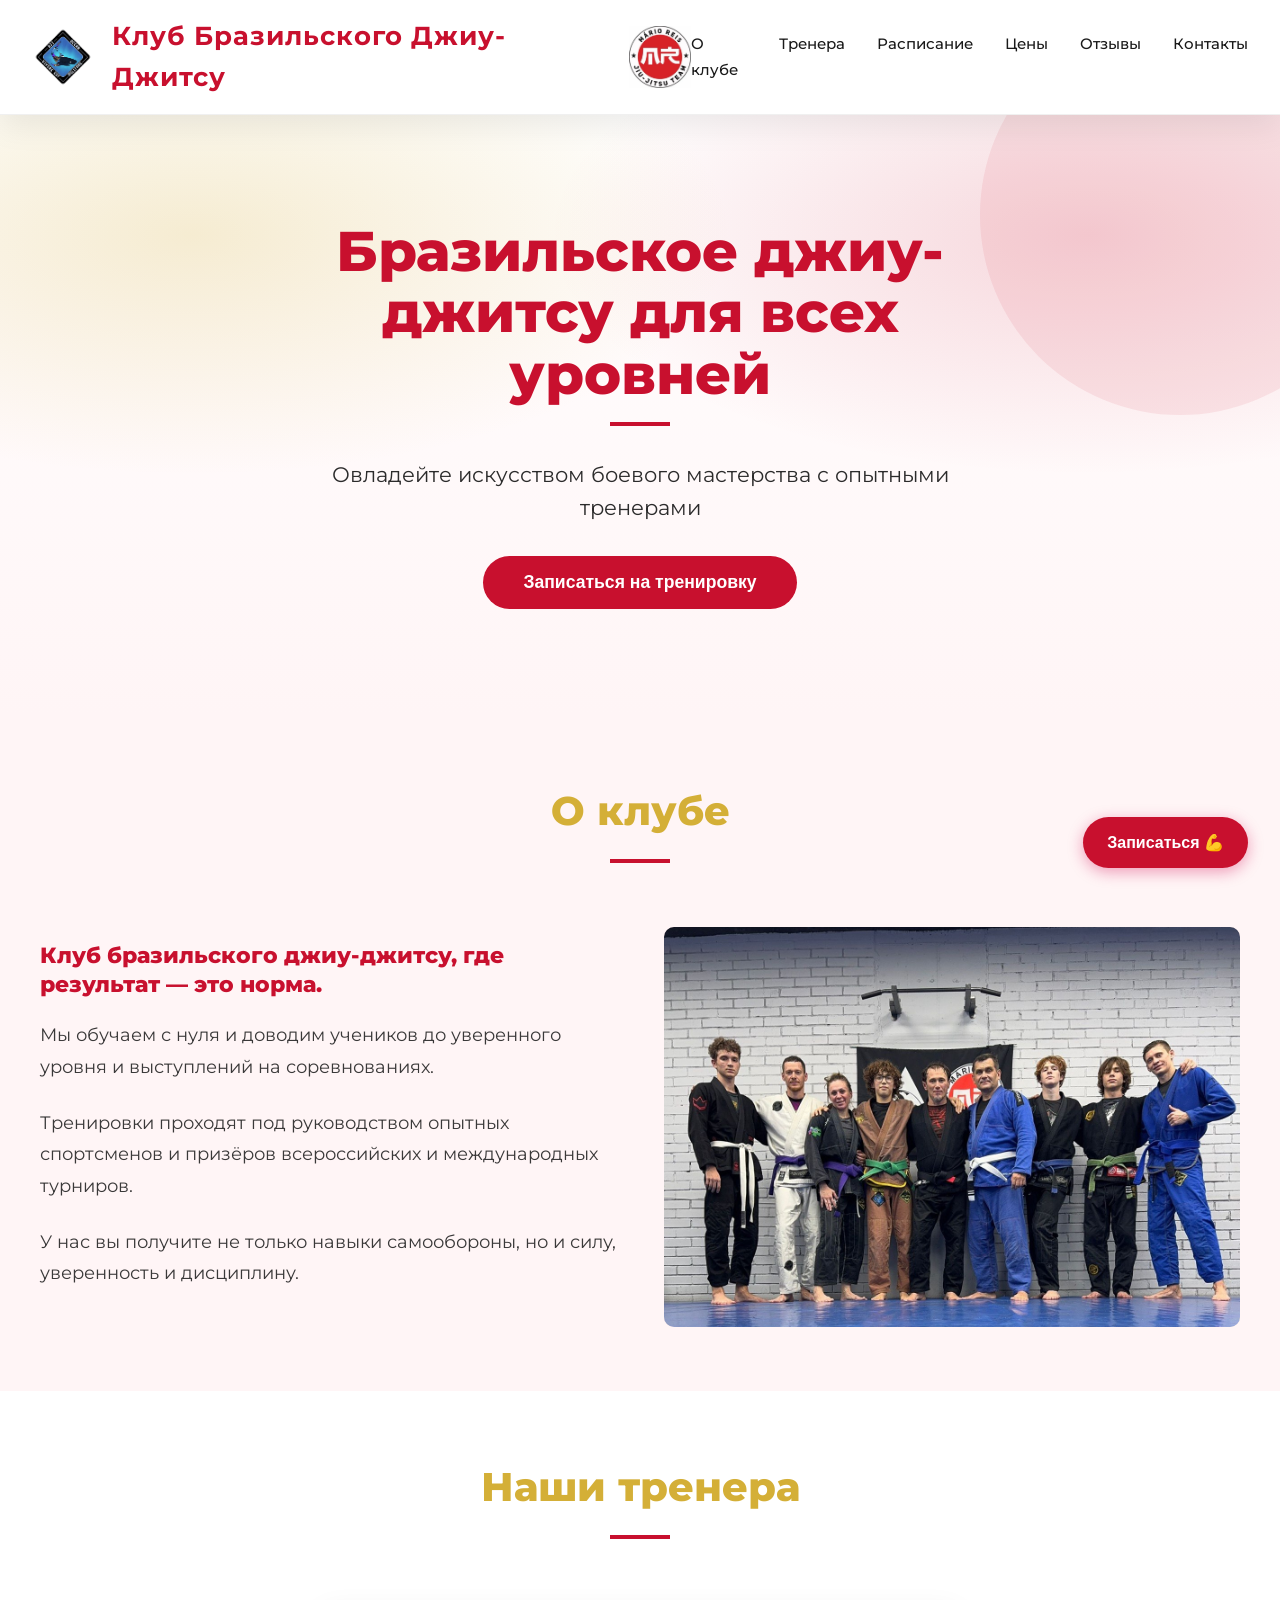
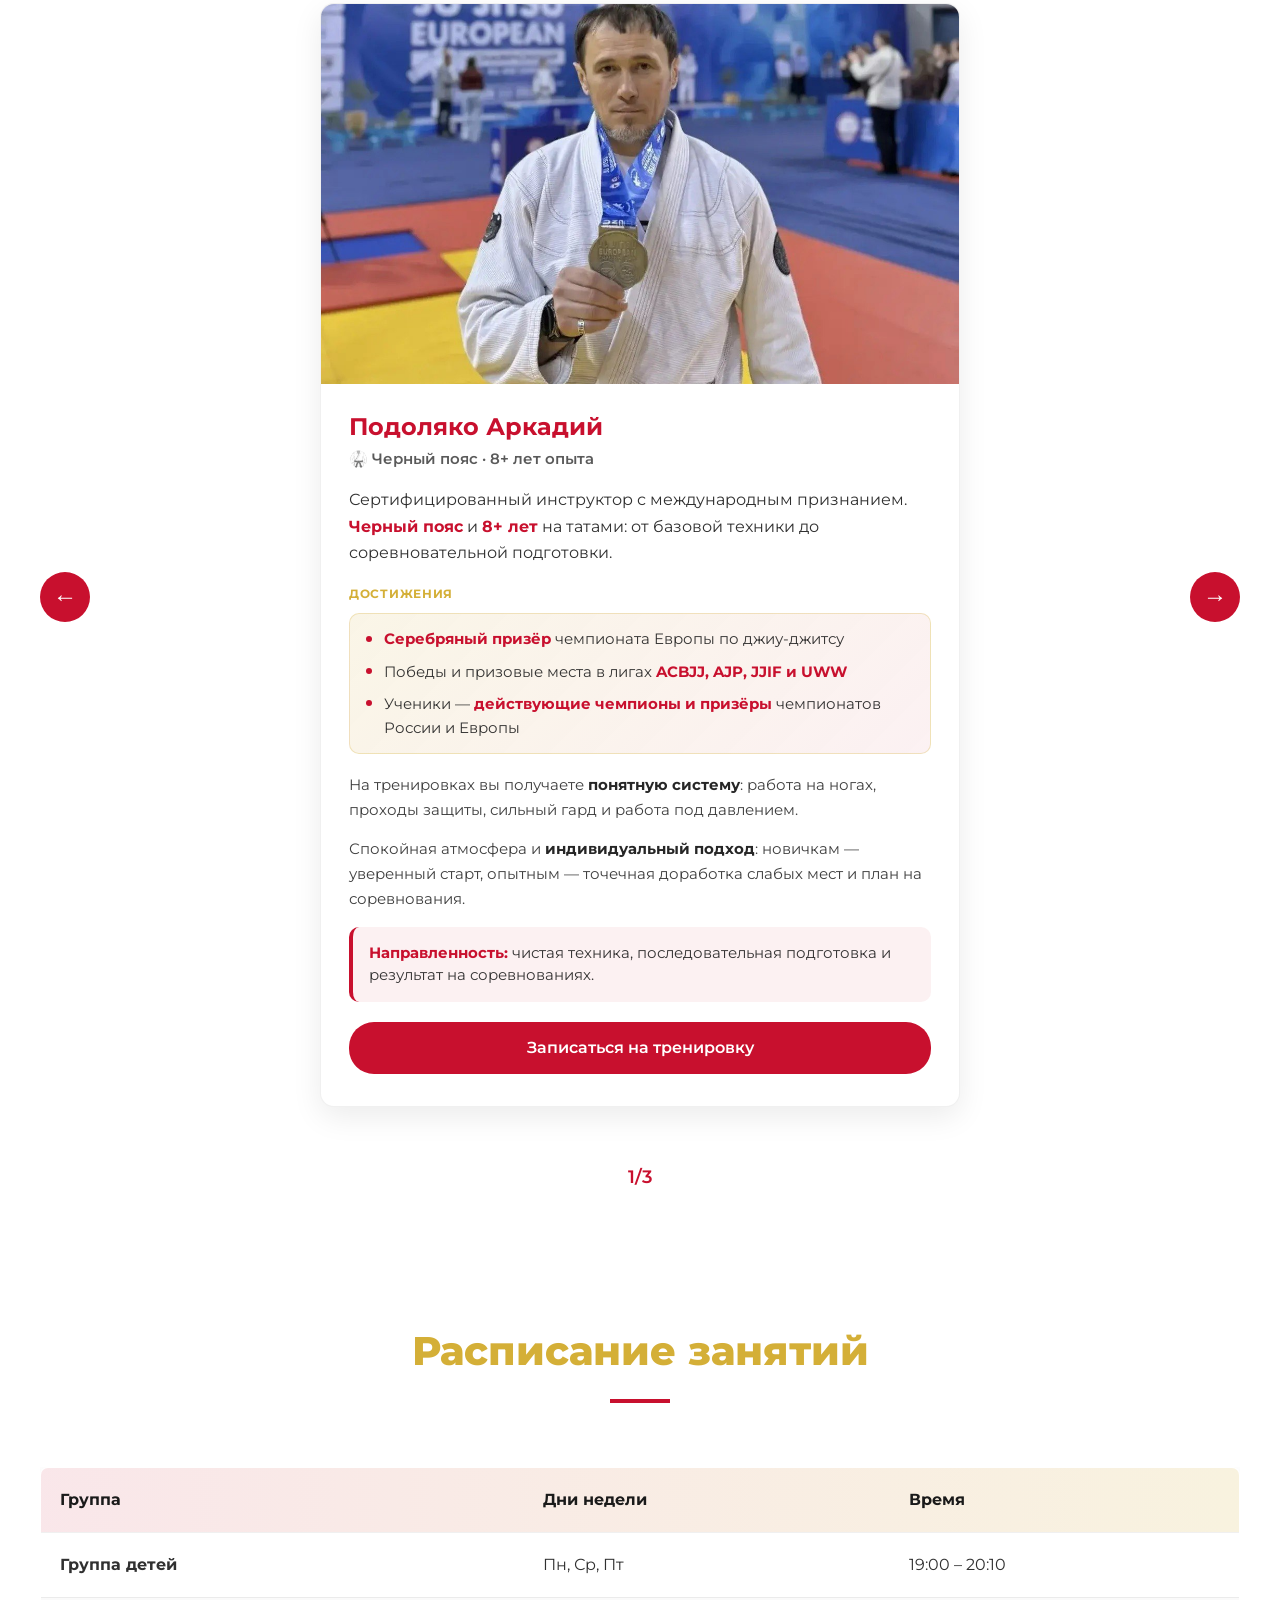
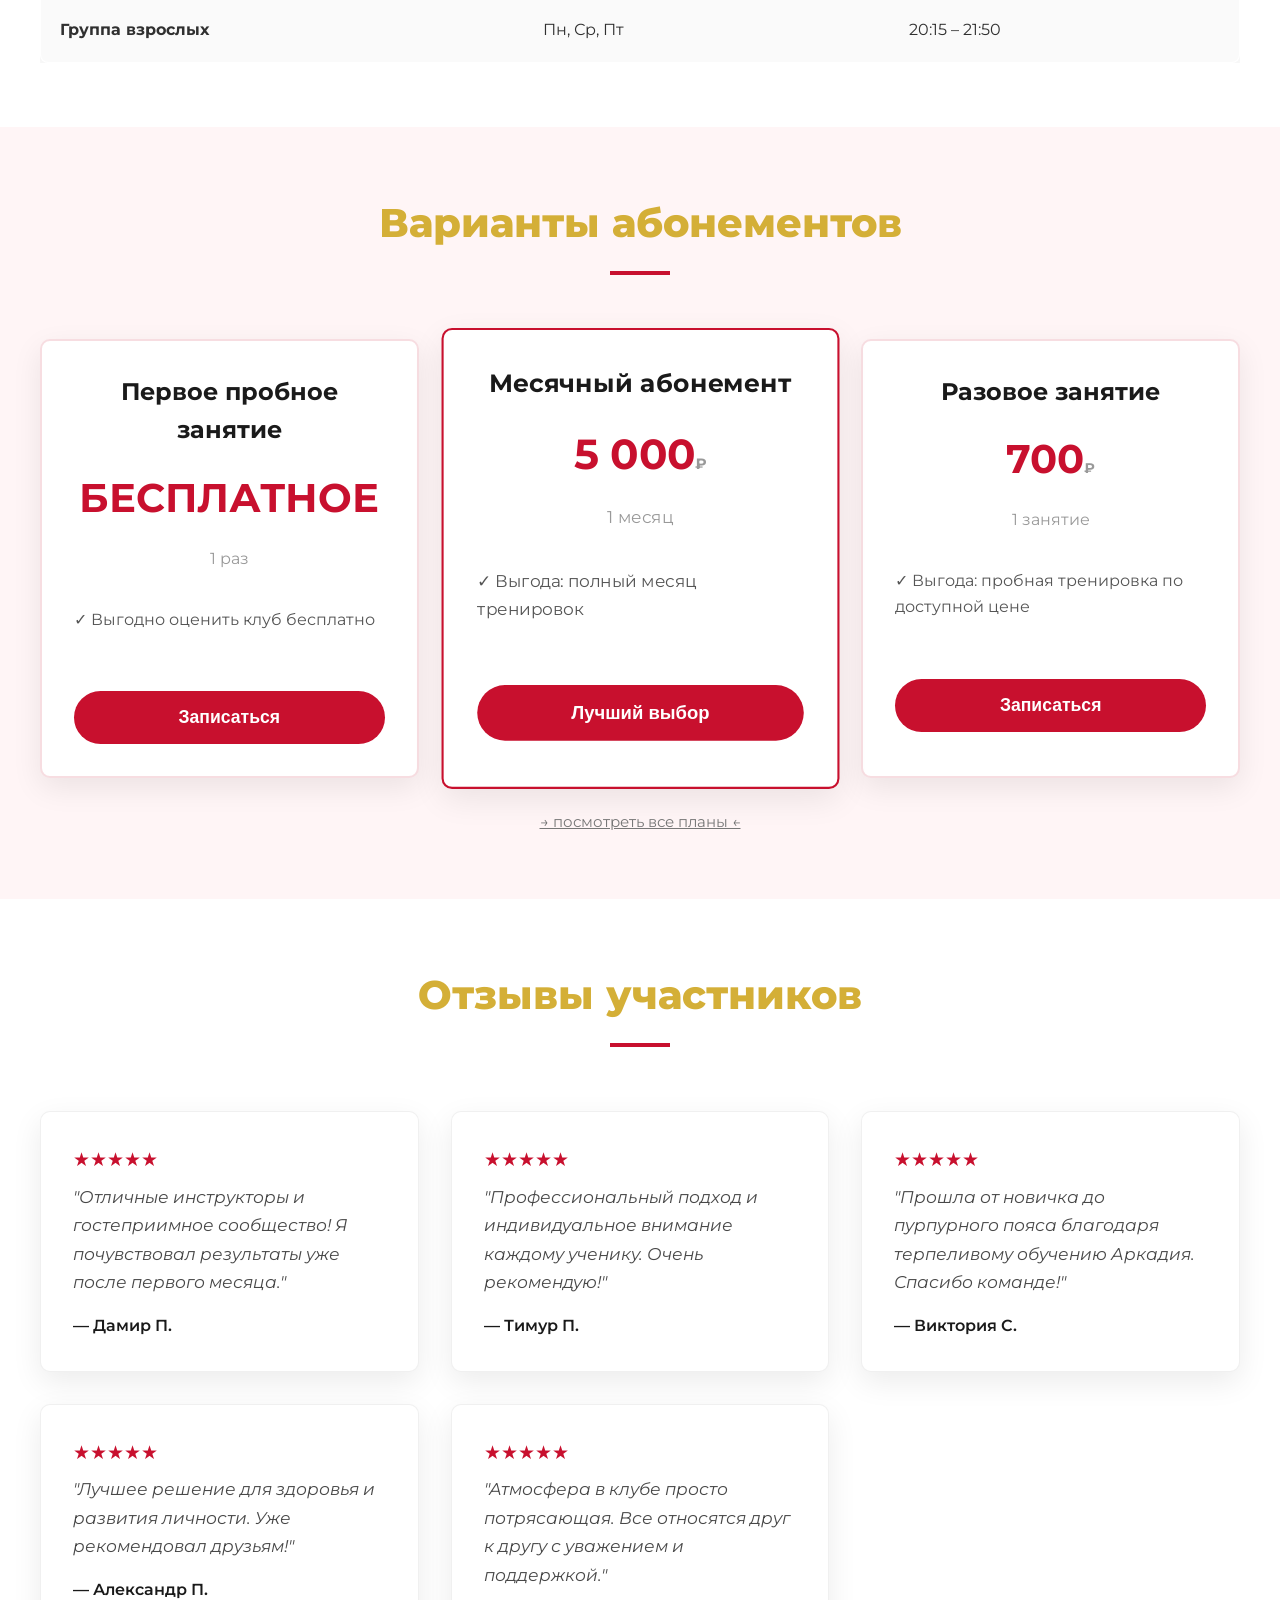
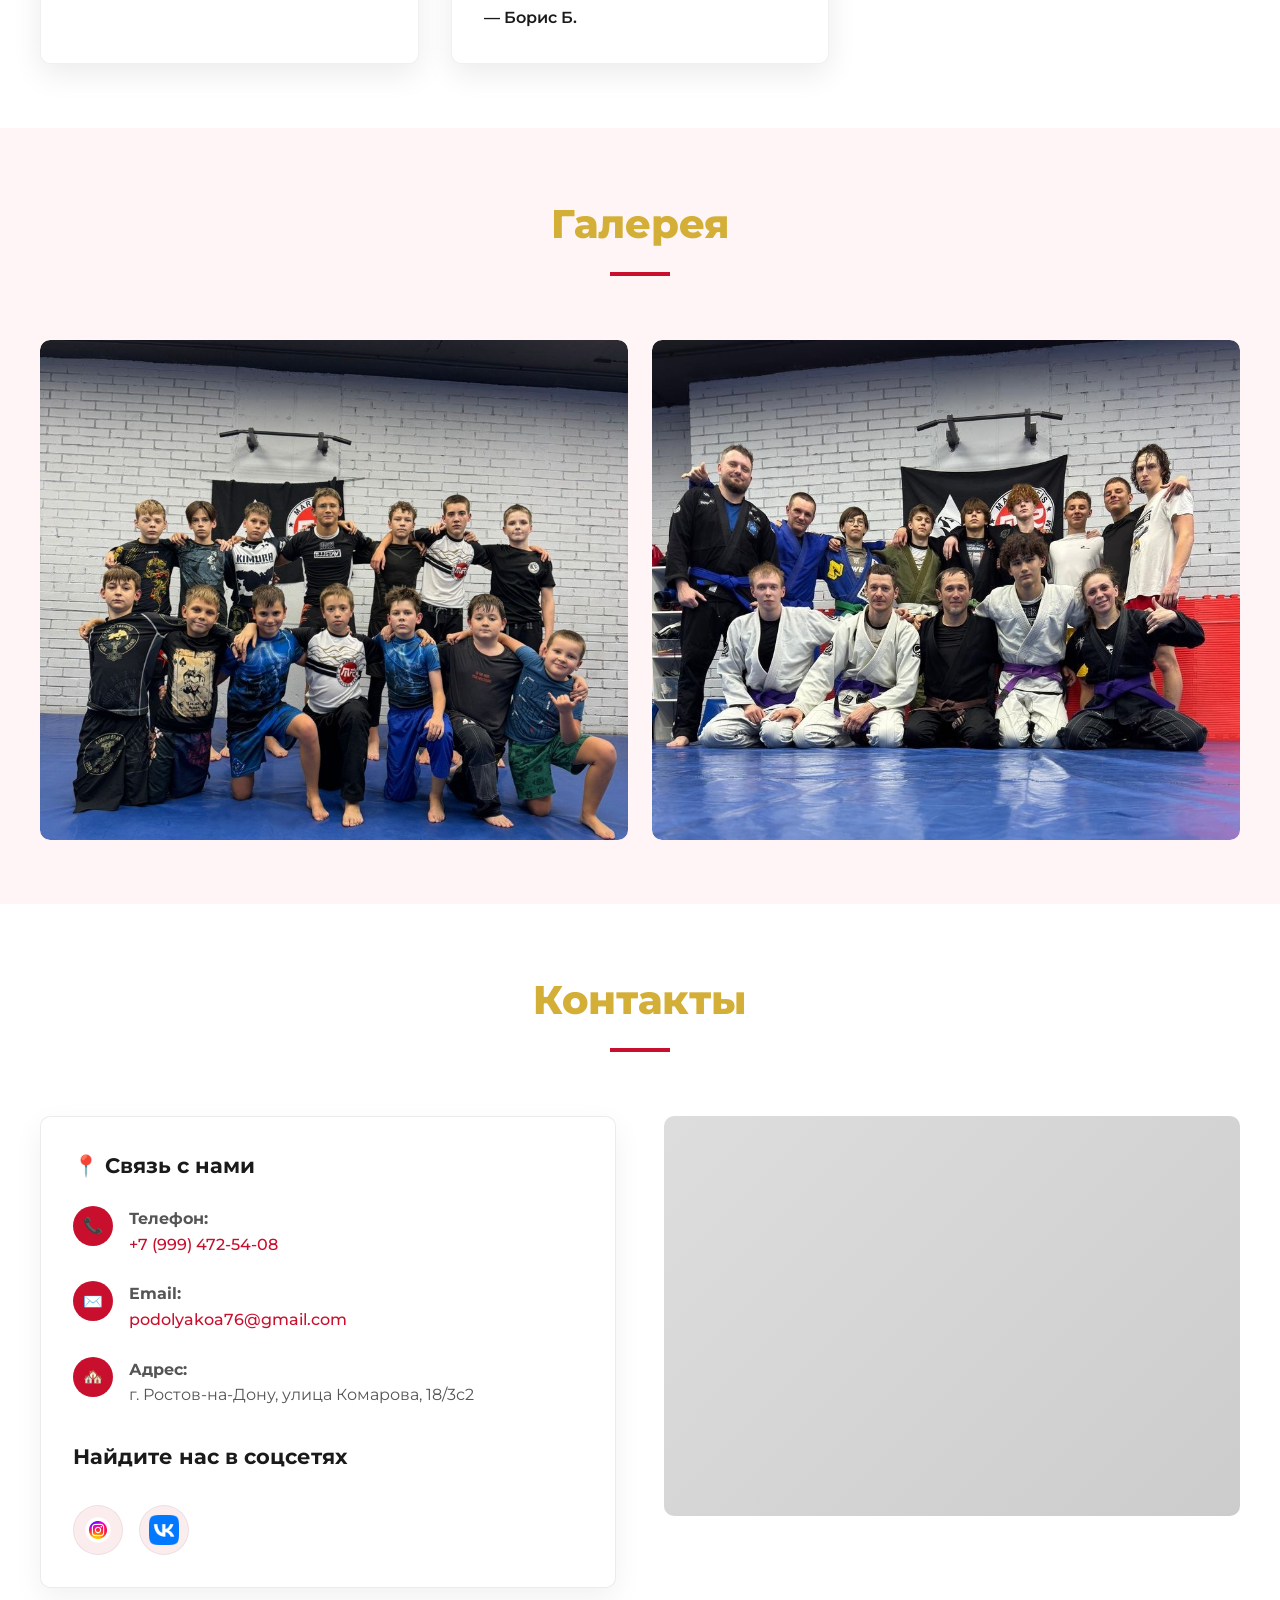
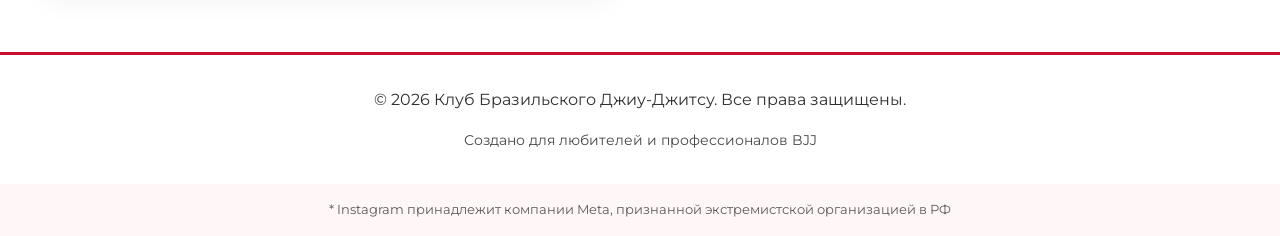
==== commit 8a115ee6: "upload 1" ====
--- a/index.html
+++ b/index.html
@@ -242,8 +242,8 @@
 
                     <h3 style="margin-top: 2rem;">Найдите нас в соцсетях</h3>
                     <div class="social-links">
-                        <a href="https://www.instagram.com/podolyakoas/" class="social-link" title="Instagram">📷</a>
-                        <a href="https://vk.com/id91910624" class="social-link" title="VK">🔗</a>
+                        <a href="https://www.instagram.com/podolyakoas/" class="social-link" title="Instagram*"><img src="images/instagram_logo.png" alt="Instagram" class="social-icon"></a>
+                        <a href="https://vk.com/id91910624" class="social-link" title="VK"><img src="images/vk_logo.png" alt="VK" class="social-icon"></a>
                         <!-- <a href="#" class="social-link" title="WhatsApp">💬</a> -->
                     </div>
                 </div>
@@ -260,6 +260,8 @@
         <p>&copy; 2026 Клуб Бразильского Джиу-Джитсу. Все права защищены.</p>
         <p style="margin-top: 1rem; font-size: 0.9rem; opacity: 0.8;">Создано для любителей и профессионалов BJJ</p>
     </footer>
+
+    <p style="text-align: center; font-size: 0.8rem; margin: 1rem 0; opacity: 0.7;">* Instagram принадлежит компании Meta, признанной экстремистской организацией в РФ</p>
 
     <!-- Extended Plans Modal -->
     <div class="modal" id="extendedPlansModal">
--- a/style.css
+++ b/style.css
@@ -1054,6 +1054,12 @@
     color: #ffffff;
 }
 
+.social-link img {
+    width: 30px;
+    height: 30px;
+    border-radius: 0; /* чтобы не было круглым */
+}
+
 .map-placeholder {
     width: 100%;
     height: 400px;
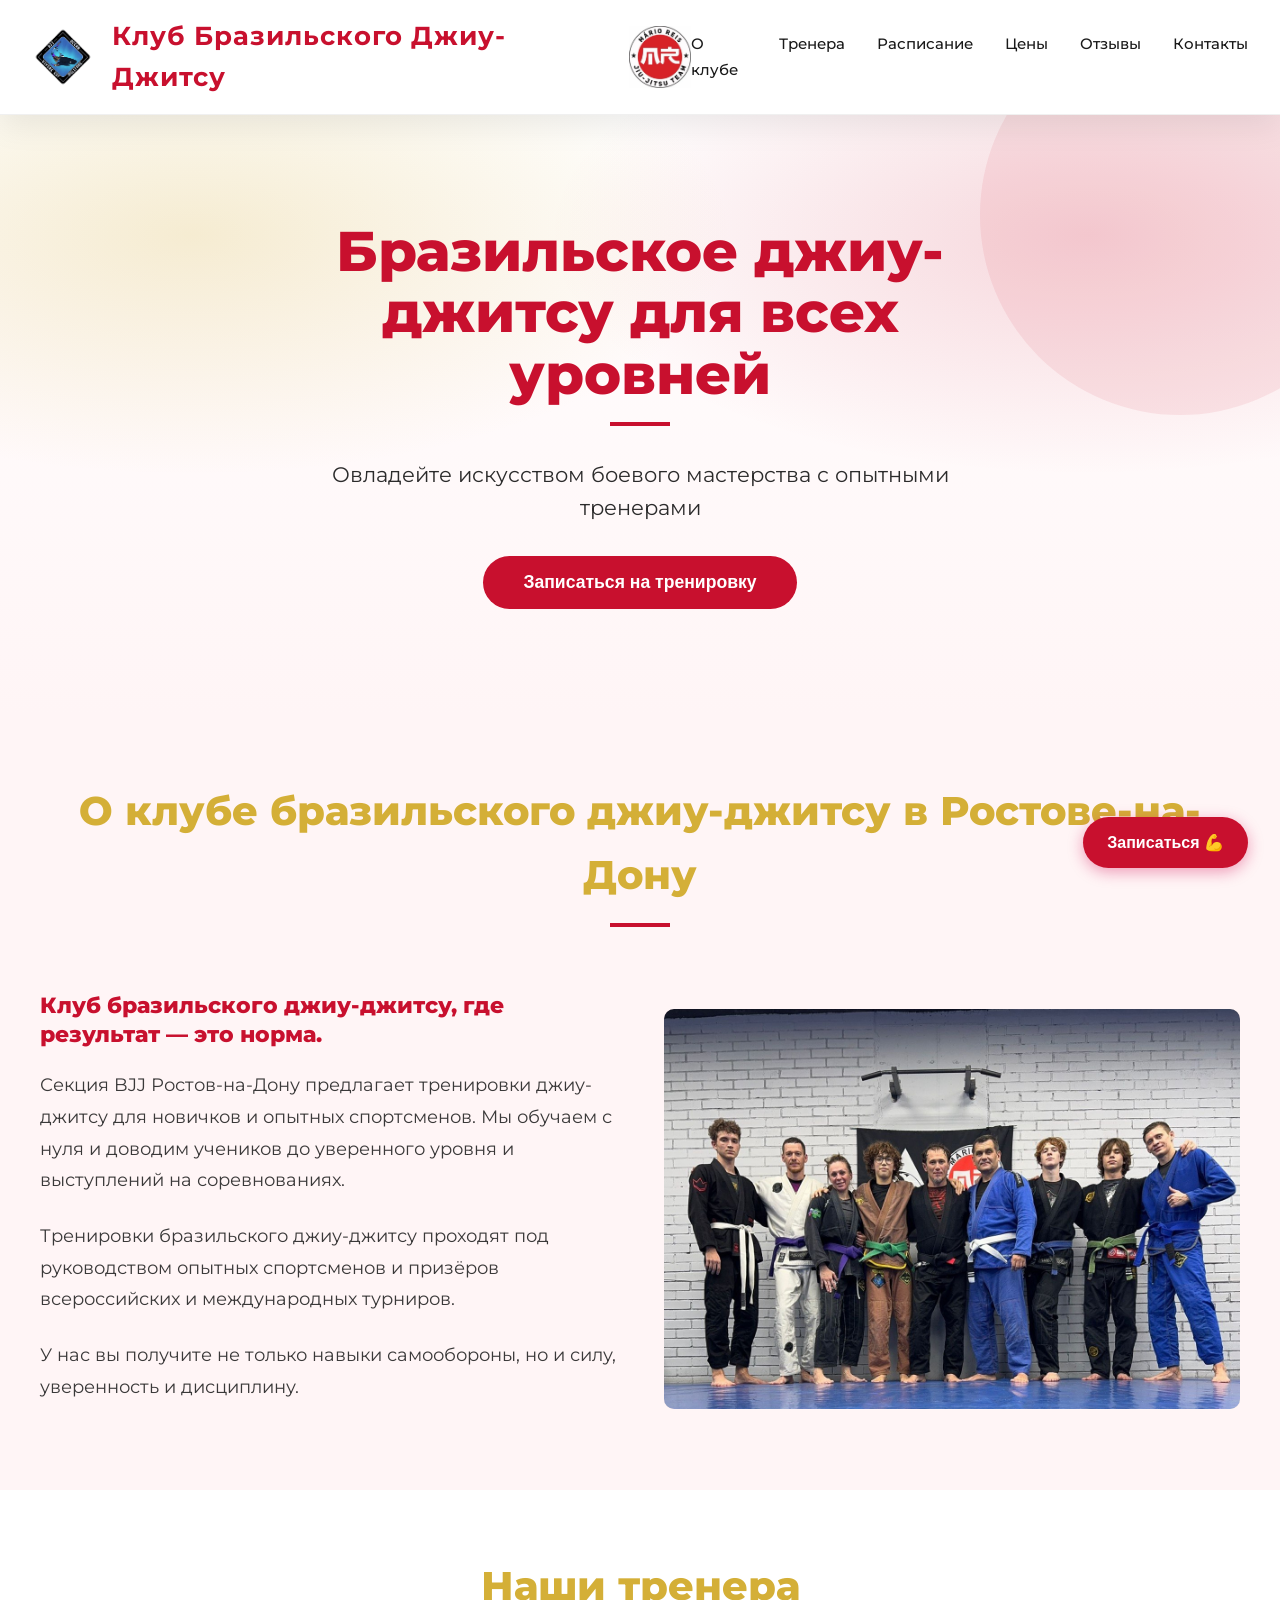
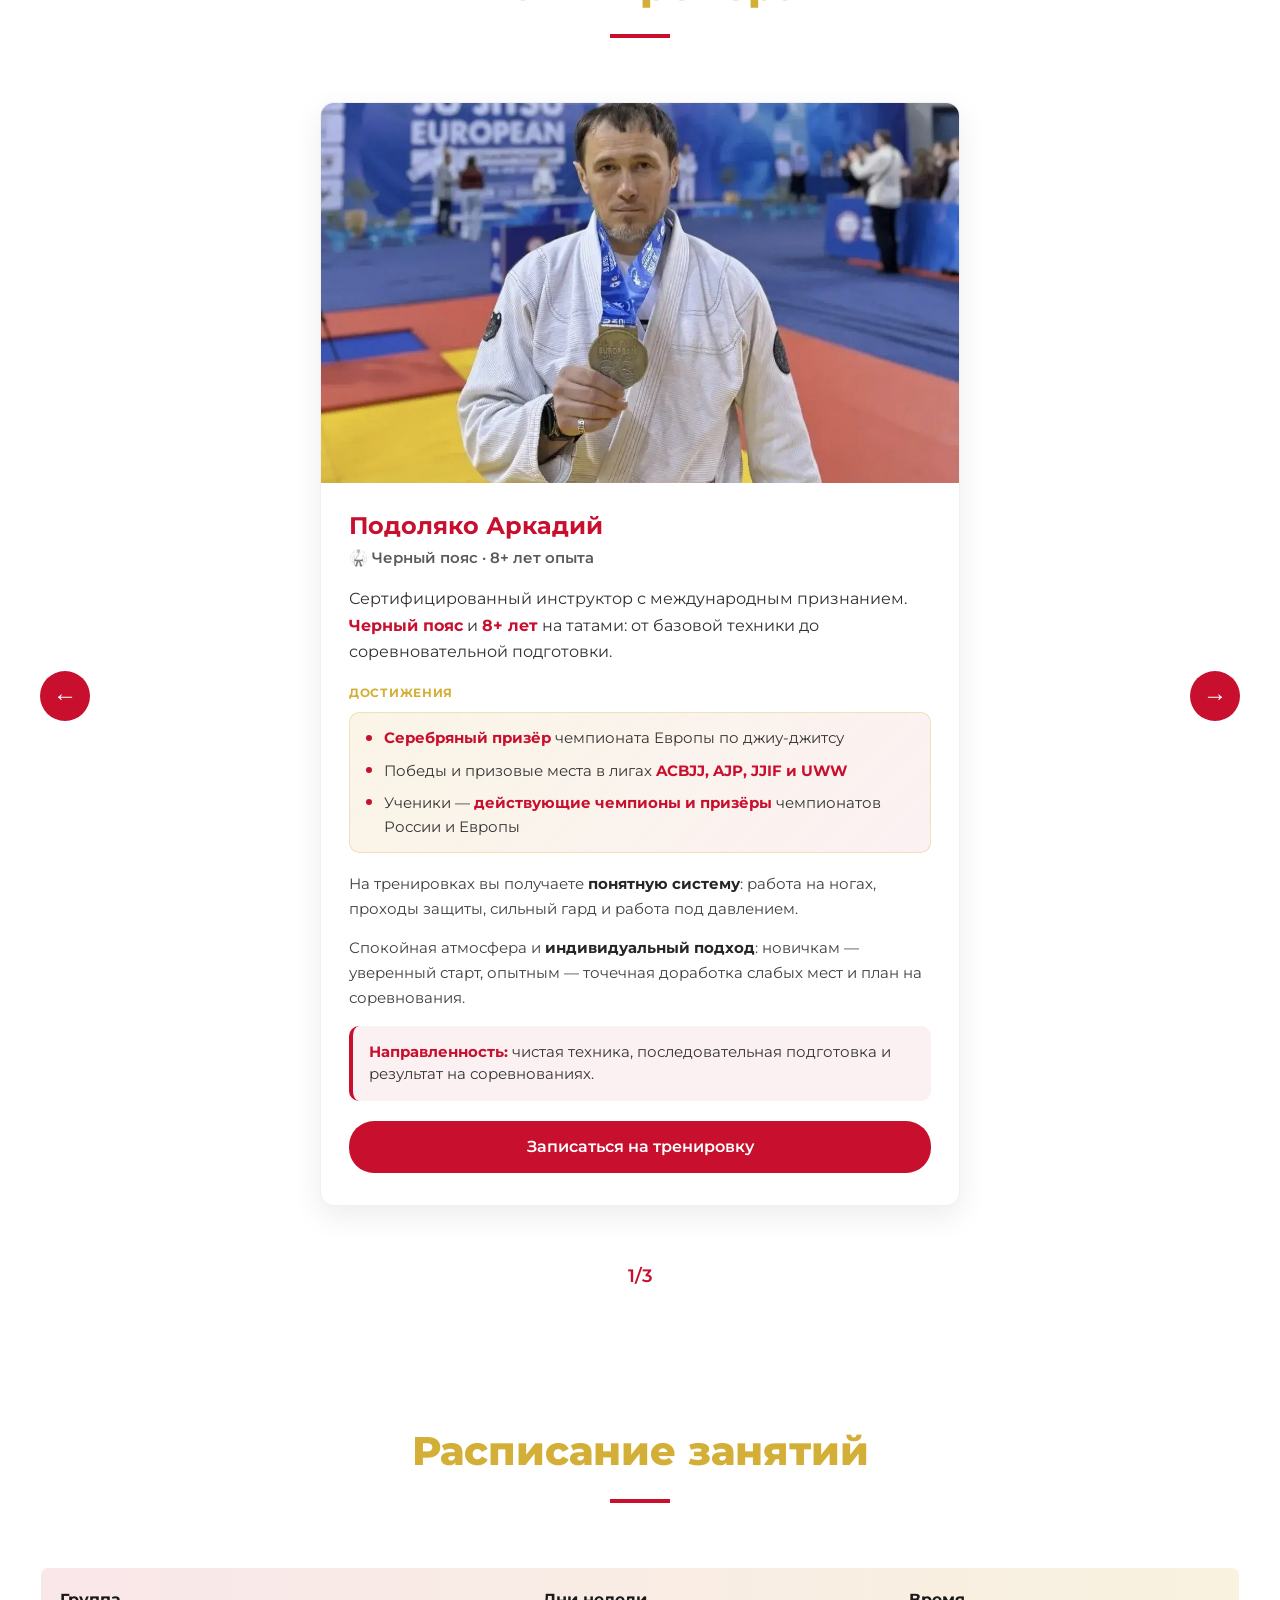
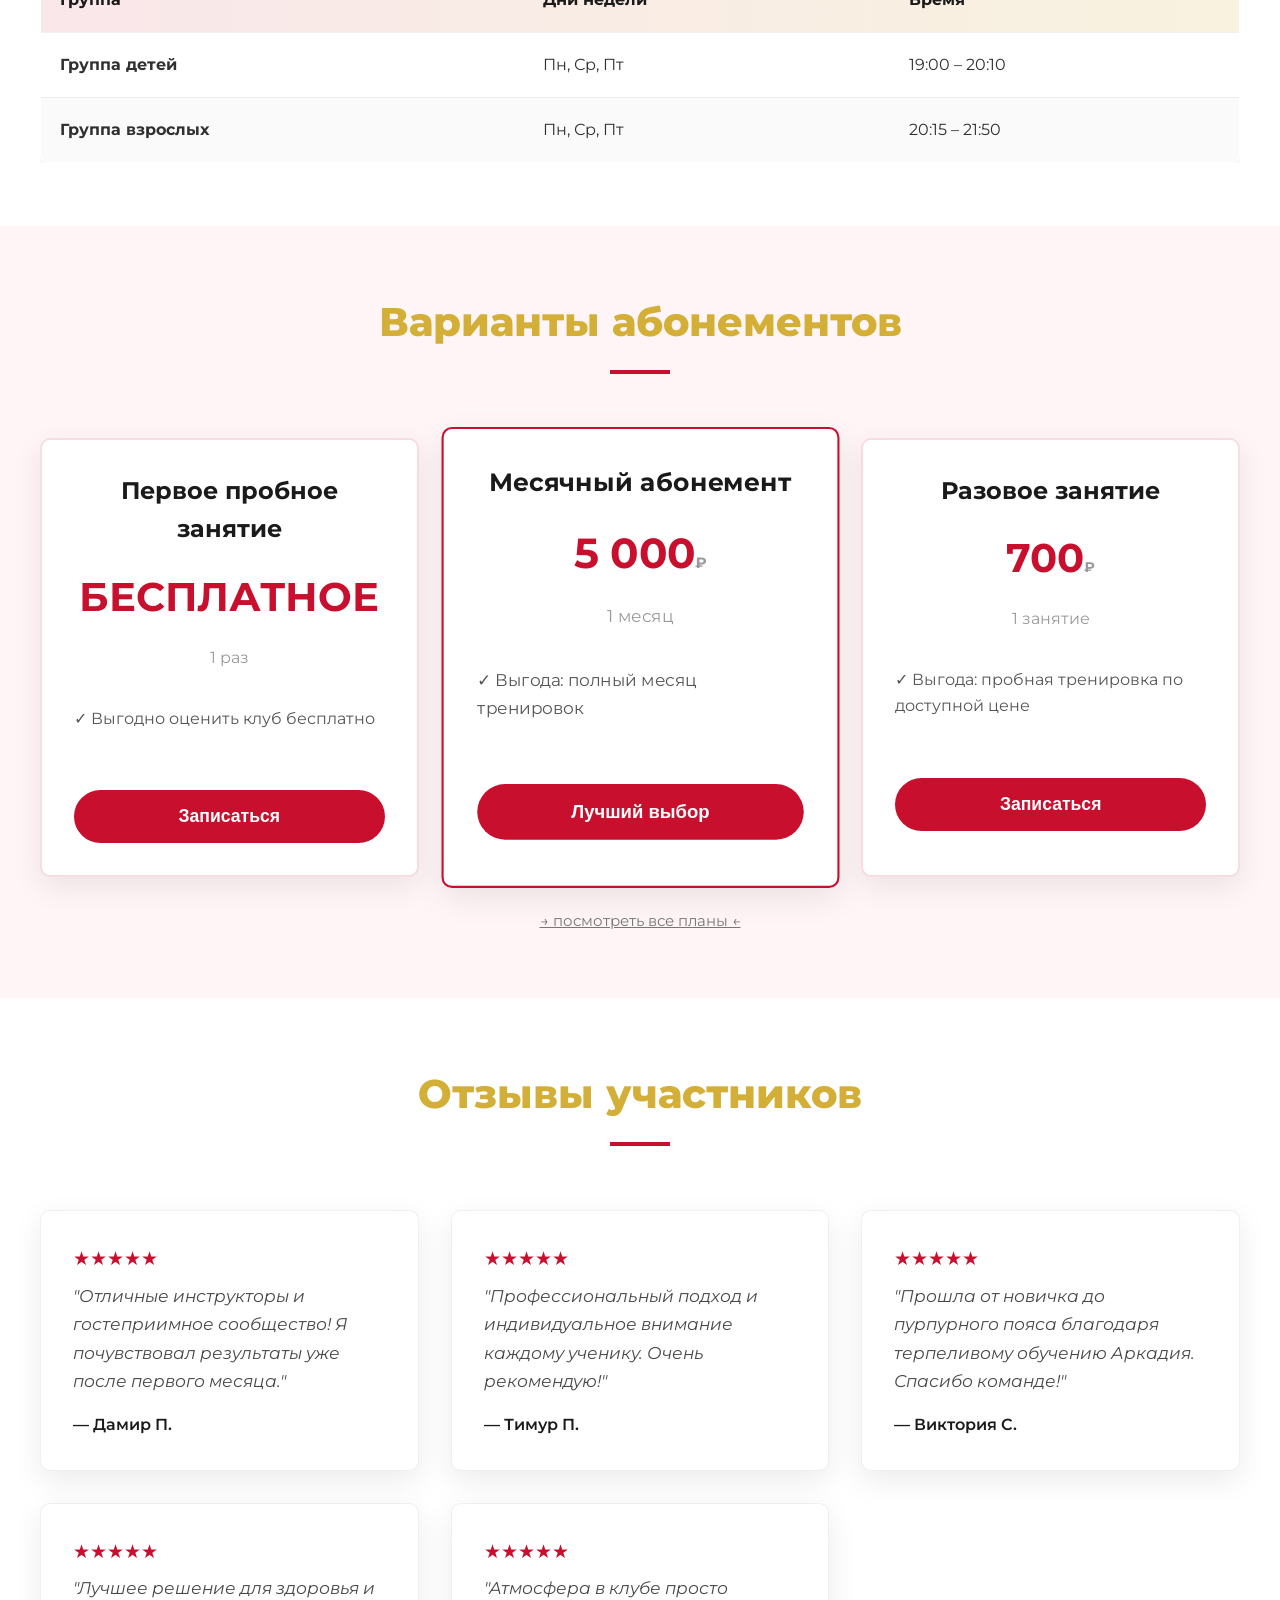
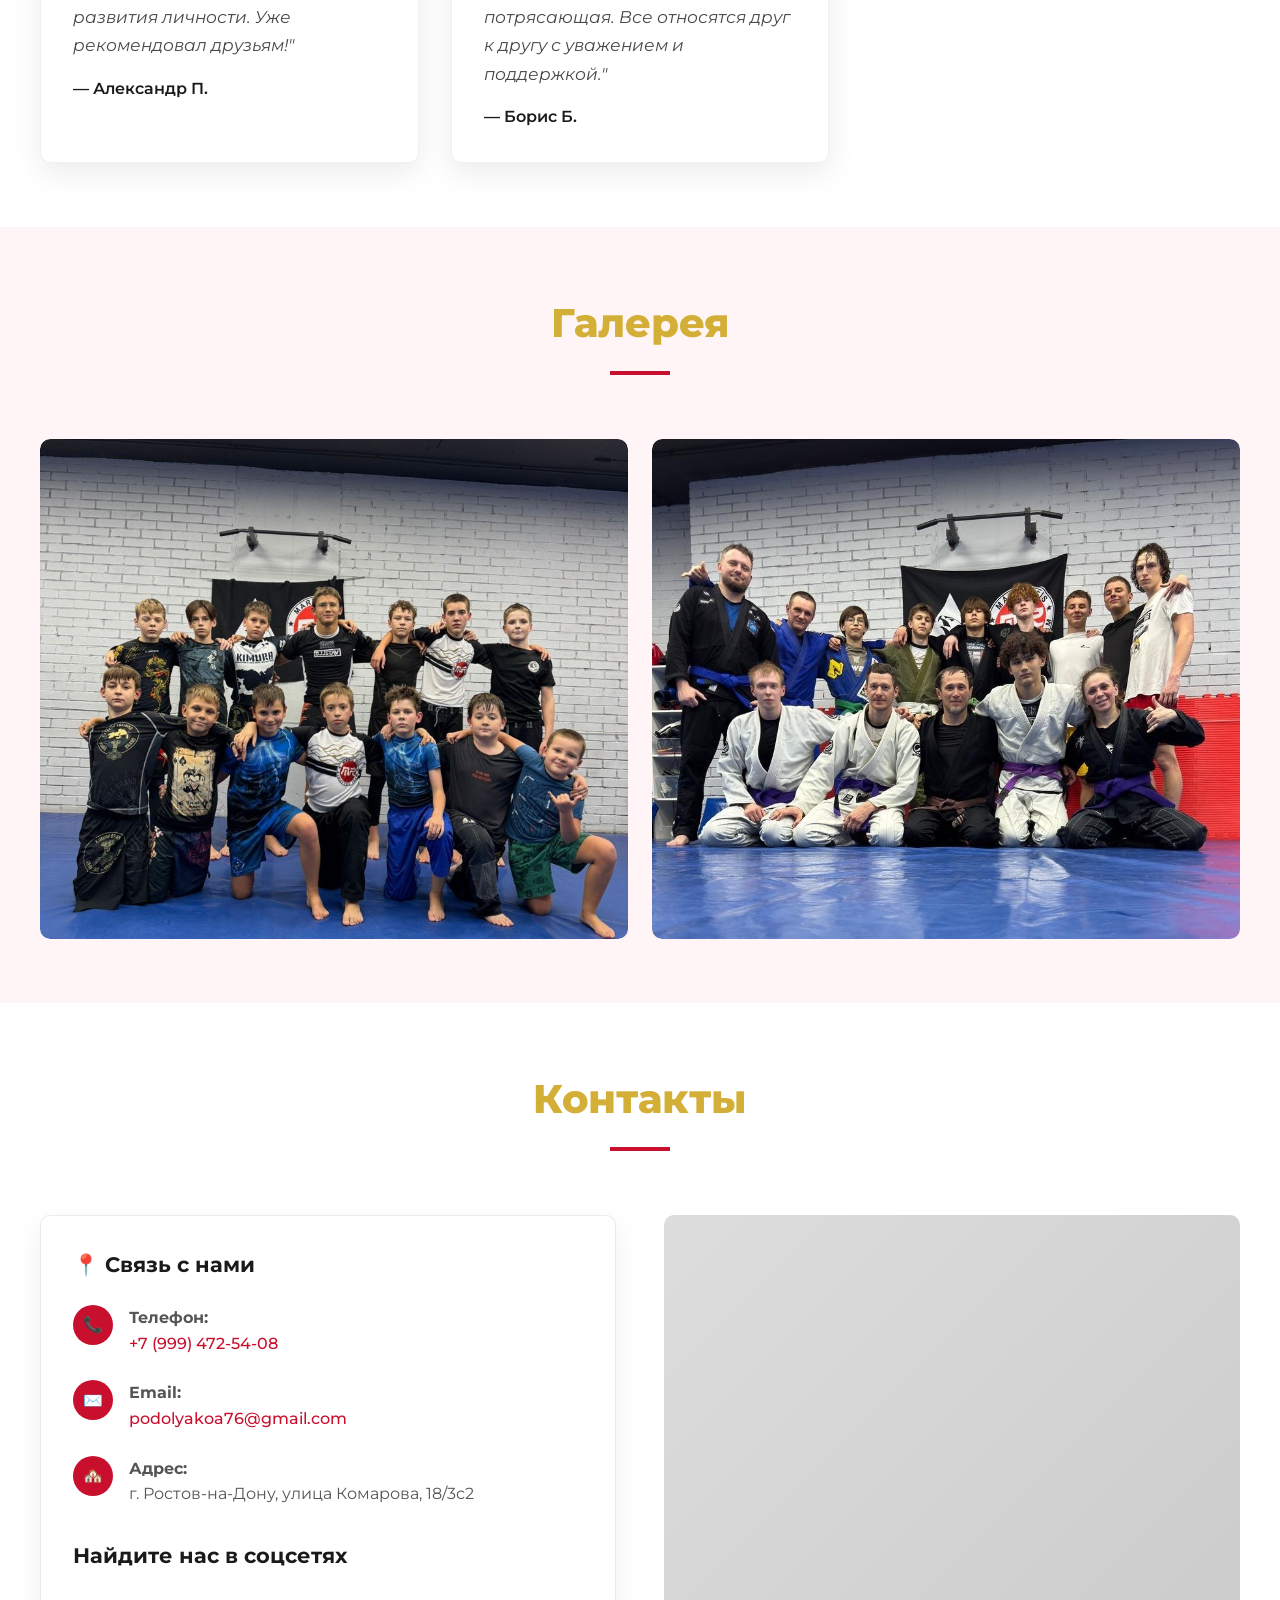
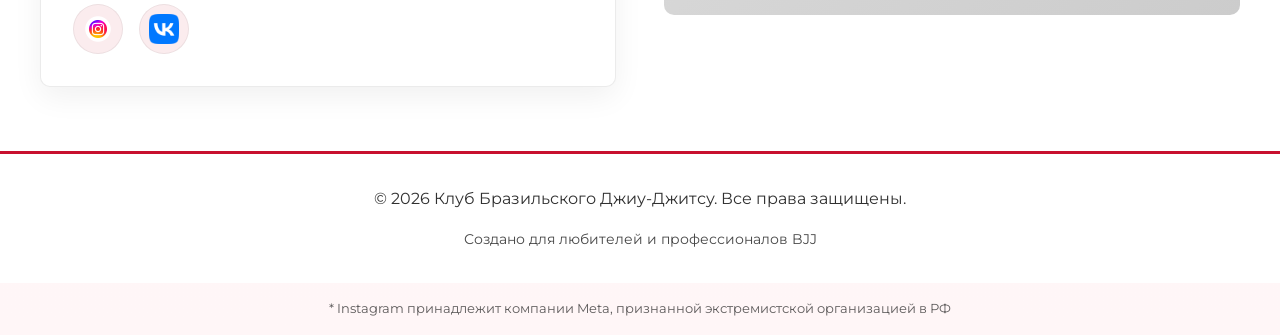
==== commit 918b5189: "upgrade seo" ====
--- a/index.html
+++ b/index.html
@@ -3,7 +3,8 @@
 <head>
     <meta charset="UTF-8">
     <meta name="viewport" content="width=device-width, initial-scale=1.0">
-    <title>Клуб Бразильского Джиу-Джитсу - Тренировки BJJ</title>
+    <meta name="description" content="Секция бразильского джиу-джитсу в Ростове-на-Дону. Тренировки для новичков и спортсменов. Запишись на занятие.">
+    <title>Бразильское джиу-джитсу в Ростове-на-Дону — тренировки BJJ</title>
     <link rel="preconnect" href="https://fonts.googleapis.com">
     <link rel="preconnect" href="https://fonts.gstatic.com" crossorigin>
     <link href="https://fonts.googleapis.com/css2?family=Montserrat:wght@400;500;600;700;800&display=swap" rel="stylesheet">
@@ -61,12 +62,12 @@
     <!-- About Section -->
     <section class="about" id="about">
         <div class="container">
-            <h2>О клубе</h2>
+            <h2>О клубе бразильского джиу-джитсу в Ростове-на-Дону</h2>
             <div class="about-grid">
                 <div class="about-text">
                     <p><strong>Клуб бразильского джиу-джитсу, где результат — это норма.</strong></p>
-                    <p>Мы обучаем с нуля и доводим учеников до уверенного уровня и выступлений на соревнованиях.</p>
-                    <p>Тренировки проходят под руководством опытных спортсменов и призёров всероссийских и международных турниров.</p>
+                    <p>Секция BJJ Ростов-на-Дону предлагает тренировки джиу-джитсу для новичков и опытных спортсменов. Мы обучаем с нуля и доводим учеников до уверенного уровня и выступлений на соревнованиях.</p>
+                    <p>Тренировки бразильского джиу-джитсу проходят под руководством опытных спортсменов и призёров всероссийских и международных турниров.</p>
                     <p>У нас вы получите не только навыки самообороны, но и силу, уверенность и дисциплину.</p>
                 </div>
                 <div class="about-image">
@@ -309,4 +310,4 @@
     <!-- Fixed CTA Button -->
     <button class="cta-button-fixed" onclick="document.querySelector('.contacts').scrollIntoView()">Записаться 💪</button>
 </body>
-</html>+</html>
